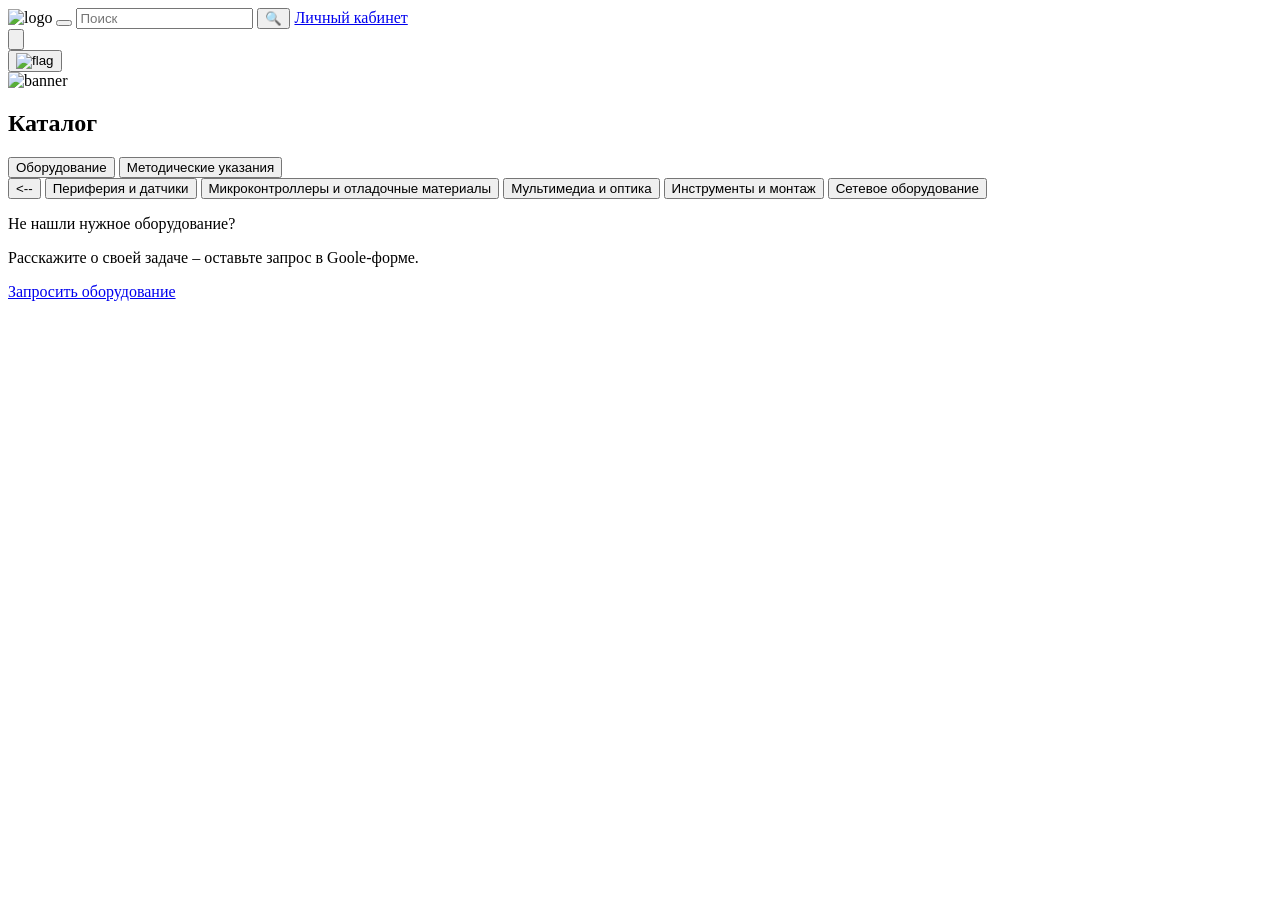
==== PROJEKT_FRONT/index.html @ 1653cde3 "commit" ====
<!DOCTYPE html>
<html lang="ru">
<head>
  <meta charset="UTF-8">
  <meta name="viewport" content="width=device-width, initial-scale=1.0">
  <title>Главная</title>
  <link rel="stylesheet" href="style.css" media="screen">
</head>

<body>
  <header class="header">
    <div>
      <img alt="logo" src="image/logo.png" class="logo">
      <button class="theme"></button>
      <input type="text" placeholder="Поиск">
      <button class="search-btn" aria-label="Поиск">🔍</button>
      <a href="#" class="profile-btn">Личный кабинет</a>

      <!--notification bell-->
      <div class="notification-bell">
        <button>
          <svg viewBox="0 0 24 24" fill="none" stroke="currentColor" stroke-width="2" stroke-linecap="round" stroke-linejoin="round">
          <path d="M18 8A6 6 0 0 0 6 8c0 7-3 9-3 9h18s-3-2-3-9"></path>
          <path d="M13.73 21a2 2 0 0 1-3.46 0"></path>
          </svg>
        </button>
      </div>
      
      <!--language flags-->
      <button><img alt="flag" src="image/flags/ru_flag.png"></button>
    </div>
  </header>

  <!--information banner-->
  <div>
    <img alt="banner" src="#" class="info-banner">
  </div>

  <h2>Каталог</h2>

  <div class="main-catalog">
    <button>Оборудование</button>
    <button>Методические указания</button>
  </div>

  <div class="side-catalog">
    <button><--</button>
    <button>Периферия и датчики</button>
    <button>Микроконтроллеры и отладочные материалы</button>
    <button>Мультимедиа и оптика</button>
    <button>Инструменты и монтаж</button>
    <button>Сетевое оборудование</button>
  </div>

  <!--form block-->
  <div class="form">
    <div>
      <p>Не нашли нужное оборудование?</p>
      <p>Расскажите о своей задаче – оставьте запрос в Goole-форме.</p>
    </div>
    <a href="#" class="form-link">Запросить оборудование</a>
  </div>
</body>

</html>
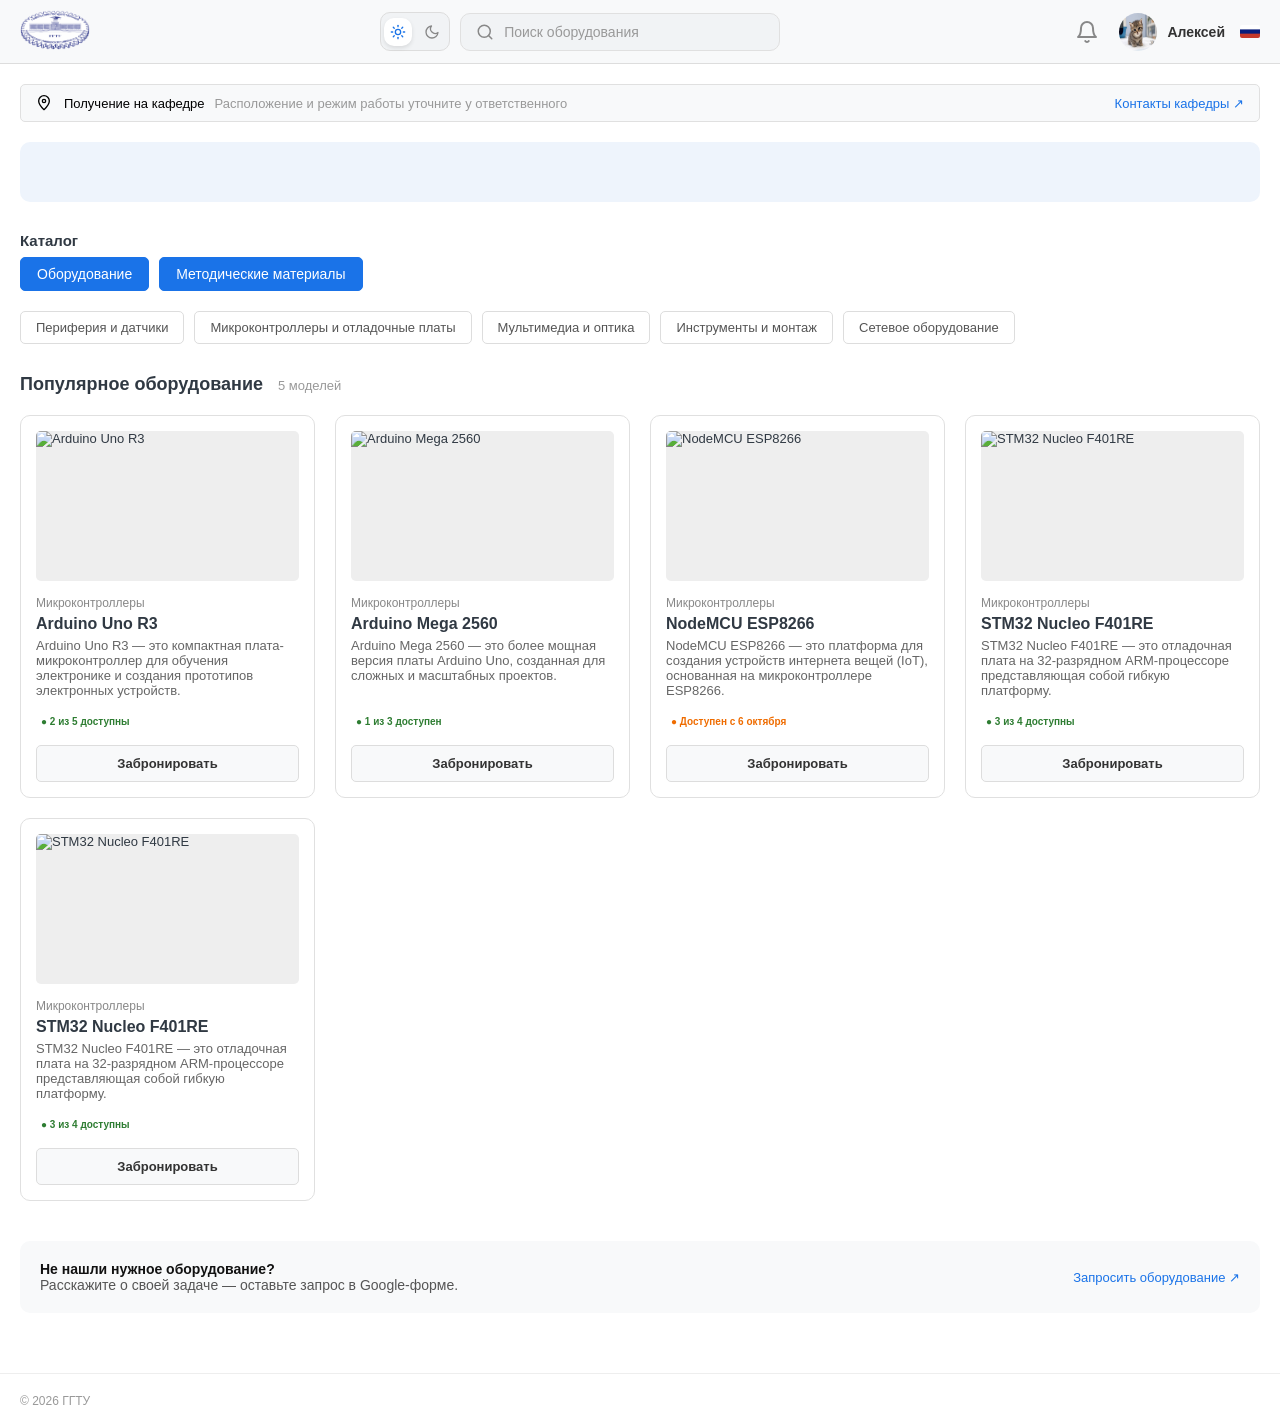
==== commit 4a247146: "update" ====
--- a/PROJEKT_FRONT/index.html
+++ b/PROJEKT_FRONT/index.html
@@ -3,63 +3,201 @@
 <head>
   <meta charset="UTF-8">
   <meta name="viewport" content="width=device-width, initial-scale=1.0">
-  <title>Главная</title>
-  <link rel="stylesheet" href="style.css" media="screen">
+  <title>Каталог оборудования</title>
+  <link rel="stylesheet" href="css/style.css">
+  <link rel="stylesheet" href="css/modal.css">
+  <script src="js/script.js" defer></script>
+  <script type="module" src="js/modal-loader.js"></script>
 </head>
-
 <body>
-  <header class="header">
-    <div>
-      <img alt="logo" src="image/logo.png" class="logo">
-      <button class="theme"></button>
-      <input type="text" placeholder="Поиск">
-      <button class="search-btn" aria-label="Поиск">🔍</button>
-      <a href="#" class="profile-btn">Личный кабинет</a>
-
-      <!--notification bell-->
-      <div class="notification-bell">
-        <button>
-          <svg viewBox="0 0 24 24" fill="none" stroke="currentColor" stroke-width="2" stroke-linecap="round" stroke-linejoin="round">
-          <path d="M18 8A6 6 0 0 0 6 8c0 7-3 9-3 9h18s-3-2-3-9"></path>
-          <path d="M13.73 21a2 2 0 0 1-3.46 0"></path>
-          </svg>
-        </button>
-      </div>
+
+<!-- HEADER -->
+<header class="header">
+  <div class="header-container">
+    <div class="icon">
+      <img src="image/logo.png">
+    </div>
       
-      <!--language flags-->
-      <button><img alt="flag" src="image/flags/ru_flag.png"></button>
-    </div>
-  </header>
-
-  <!--information banner-->
-  <div>
-    <img alt="banner" src="#" class="info-banner">
+    <div class="header-controls">
+      <!-- переключатель темы -->
+      <div class="theme-switch" id="themeToggle">
+
+        <!-- SVG-иконка "Солнце" -->
+        <svg class="icon sun" viewBox="0 0 24 24" fill="none" stroke="currentColor" stroke-width="2" stroke-linecap="round" stroke-linejoin="round">
+          <circle cx="12" cy="12" r="4"></circle>
+          <path d="M12 2v2"></path>
+          <path d="M12 20v2"></path>
+          <path d="M4.93 4.93l1.41 1.41"></path>
+          <path d="M17.66 17.66l1.41 1.41"></path>
+          <path d="M2 12h2"></path>
+          <path d="M20 12h2"></path>
+          <path d="M6.34 17.66l-1.41 1.41"></path>
+          <path d="M19.07 4.93l-1.41 1.41"></path>
+        </svg>
+    
+        <!-- SVG-иконка "Луна" -->
+        <svg class="icon moon" viewBox="0 0 24 24" fill="none" stroke="currentColor" stroke-width="2" stroke-linecap="round" stroke-linejoin="round">
+          <path d="M21 12.79A9 9 0 1 1 11.21 3 7 7 0 0 0 21 12.79z"></path>
+        </svg>
+    
+        <!-- бегунок -->
+        <div class="slider"></div>
+      </div>
+    
+      <!-- строка поиска -->
+      <div class="search-box">
+        <!-- SVG-иконка "Лупа" -->
+        <svg class="search-icon" viewBox="0 0 24 24" fill="none" stroke="currentColor" stroke-width="2" stroke-linecap="round" stroke-linejoin="round">
+          <circle cx="11" cy="11" r="8"></circle>
+          <path d="m21 21-4.3-4.3"></path>
+        </svg>
+      
+        <!-- поле ввода -->
+        <input type="text" placeholder="Поиск оборудования">
+      </div>
+    </div>
+
+    <!-- уведомления, профиль, флаг -->
+    <div class="header-right">
+      <!-- кнопка с колокольчиком -->
+      <button class="bell-btn">
+      <svg viewBox="0 0 24 24" fill="none" stroke="currentColor" stroke-width="2" stroke-linecap="round" stroke-linejoin="round">
+      <path d="M18 8A6 6 0 0 0 6 8c0 7-3 9-3 9h18s-3-2-3-9"></path>
+      <path d="M13.73 21a2 2 0 0 1-3.46 0"></path>
+      </svg>
+      </button>
+      <!-- личный кабинет -->
+      <a href="profile.html" class="profile">
+        <img src="image/profile_photo.jpg" class="profile-avatar"></img>
+        <span class="profile-name">Алексей</span>
+      </a>
+      <!-- смена языка-->
+      <img src="image/flags/ru.png" alt="RU" class="flag">
+    </div>
   </div>
-
-  <h2>Каталог</h2>
-
-  <div class="main-catalog">
-    <button>Оборудование</button>
-    <button>Методические указания</button>
-  </div>
-
-  <div class="side-catalog">
-    <button><--</button>
-    <button>Периферия и датчики</button>
-    <button>Микроконтроллеры и отладочные материалы</button>
-    <button>Мультимедиа и оптика</button>
-    <button>Инструменты и монтаж</button>
-    <button>Сетевое оборудование</button>
-  </div>
-
-  <!--form block-->
-  <div class="form">
-    <div>
-      <p>Не нашли нужное оборудование?</p>
-      <p>Расскажите о своей задаче – оставьте запрос в Goole-форме.</p>
-    </div>
-    <a href="#" class="form-link">Запросить оборудование</a>
-  </div>
+</header>
+
+  <!-- MAIN -->
+  <main class="container">
+    
+    <!-- блок с местоположением кафедры -->
+    <div class="location-bar">
+      <!-- иконка местоположения -->
+      <svg class="location-icon" viewBox="0 0 24 24" fill="none" stroke="currentColor" stroke-width="2" stroke-linecap="round" stroke-linejoin="round">
+        <path d="M12 22s-8-7.5-8-13a8 8 0 0 1 16 0c0 5.5-8 13-8 13z"></path>
+        <circle cx="12" cy="9" r="2.5"></circle>
+      </svg>
+      <span>Получение на кафедре</span>
+      <!-- уточняющий текст -->
+      <span class="location-text">Расположение и режим работы уточните у ответственного</span>
+      <!-- ссылка на контакты кафедры -->
+      <a href="#" class="link-right">Контакты кафедры ↗</a>
+    </div>
+
+    <!-- баннер -->
+    <div class="banner"></div>
+
+    <h2>Каталог</h2>
+
+    <!-- Оборудование / Методические материалы -->
+    <div class="tabs">
+      <button class="tab">Оборудование</button>
+      <button class="tab">Методические материалы</button>
+    </div>
+
+    <!-- кнопки-фильтры -->
+    <div class="filters">
+      <button>Периферия и датчики</button>
+      <button>Микроконтроллеры и отладочные платы</button>
+      <button>Мультимедиа и оптика</button>
+      <button>Инструменты и монтаж</button>
+      <button>Сетевое оборудование</button>
+    </div>
+
+    <!-- популярное оборудование -->
+    <div class="popular-header">
+      <!-- заголовок с количеством моделей -->
+      <h3>Популярное оборудование <span class="count">5 моделей</span></h3>
+      <!-- Ссылка "Весь каталог" -->
+    </div>
+
+    <!-- сетка карточек товаров -->
+    <div class="cards-grid">
+      
+      <!-- карточка товара №1 -->
+      <div class="card">
+        <img src="#" alt="Arduino Uno R3" class="card-img">
+        <!-- категория -->
+        <p class="card-category">Микроконтроллеры</p>
+        <!-- название модели -->
+        <h4>Arduino Uno R3</h4>
+        <!-- характеристики -->
+        <p class="card-desc">Arduino Uno R3 — это компактная плата-микроконтроллер для обучения электронике и создания прототипов электронных устройств.</p>
+        <!-- статус наличия -->
+        <p class="status green">● 2 из 5 доступны</p>
+        <!-- кнопка бронирования -->
+        <button class="book-btn" data-modal-open="modal-w">Забронировать</button>
+      </div>
+
+      <!-- карточка товара №2 -->
+      <div class="card">
+        <img src="#" alt="Arduino Mega 2560" class="card-img">
+        <p class="card-category">Микроконтроллеры</p>
+        <h4>Arduino Mega 2560</h4>
+        <p class="card-desc">Arduino Mega 2560 — это более мощная версия платы Arduino Uno, созданная для сложных и масштабных проектов.</p>
+        <p class="status green">● 1 из 3 доступен</p>
+        <button class="book-btn">Забронировать</button>
+      </div>
+
+      <!-- карточка товара №3 -->
+      <div class="card">
+        <img src="#" alt="NodeMCU ESP8266" class="card-img">
+        <p class="card-category">Микроконтроллеры</p>
+        <h4>NodeMCU ESP8266</h4>
+        <p class="card-desc">NodeMCU ESP8266 — это платформа для создания устройств интернета вещей (IoT), основанная на микроконтроллере ESP8266.</p>
+        <!-- Статус наличия (оранжевый, так как доступен позже) -->
+        <p class="status orange">● Доступен с 6 октября</p>
+        <button class="book-btn">Забронировать</button>
+      </div>
+
+      <!-- карточка товара №4 -->
+      <div class="card">
+        <img src="#" alt="STM32 Nucleo F401RE" class="card-img">
+        <p class="card-category">Микроконтроллеры</p>
+        <h4>STM32 Nucleo F401RE</h4>
+        <p class="card-desc">STM32 Nucleo F401RE — это отладочная плата на 32-разрядном ARM-процессоре представляющая собой гибкую платформу.</p>
+        <p class="status green">● 3 из 4 доступны</p>
+        <button class="book-btn">Забронировать</button>
+      </div>
+
+            <!-- карточка товара №5 -->
+      <div class="card">
+        <img src="#" alt="STM32 Nucleo F401RE" class="card-img">
+        <p class="card-category">Микроконтроллеры</p>
+        <h4>STM32 Nucleo F401RE</h4>
+        <p class="card-desc">STM32 Nucleo F401RE — это отладочная плата на 32-разрядном ARM-процессоре представляющая собой гибкую платформу.</p>
+        <p class="status green">● 3 из 4 доступны</p>
+        <button class="book-btn">Забронировать</button>
+      </div>
+
+    </div>
+
+    <!-- блок с гугл-формой -->
+    <div class="request-form">
+      <div class="form-text">
+        <p><strong>Не нашли нужное оборудование?</strong></p>
+        <p>Расскажите о своей задаче — оставьте запрос в Google-форме.</p>
+      </div>
+      <a href="#" class="link-right">Запросить оборудование ↗</a>
+    </div>
+
+  </main>
+
+  <!-- FOOTER -->
+  <footer class="footer">
+    <p>© 2026 ГГТУ</p>
+  </footer>
+
+  <div id="modal-root"></div>
 </body>
-
 </html>
--- a/PROJEKT_FRONT/css/style.css
+++ b/PROJEKT_FRONT/css/style.css
@@ -0,0 +1,554 @@
+/* 1. БАЗОВЫЕ НАСТРОЙКИ */
+* {
+  box-sizing: border-box; /* Чтобы padding не увеличивал ширину элемента */
+  margin: 0;
+  padding: 0;
+}
+
+/* Настройки для всего тела сайта */
+body {
+  font-family: Arial, sans-serif; /* Простой шрифт */
+  background-color: #ffffff;      /* Белый фон */
+  color: #333;                    /* Темно-серый цвет текста */
+  line-height: 1.5;               /* Межстрочный интервал для читаемости */
+}
+
+/* 2. КОНТЕЙНЕР (ЦЕНТРИРОВАНИЕ) */
+
+/* Класс container ограничивает ширину контента и центрирует его */
+.container {
+  margin: 0 auto;     /* Автоматические отступы слева и справа (центрирование) */
+  padding: 20px;      /* Внутренние отступы, чтобы текст не прилипал к краям */
+}
+
+/* 3. ШАПКА САЙТА (HEADER) */
+
+.header {
+  background-color: #f8f9fa; /* Светло-серый фон */
+  padding: 10px 0;
+  border-bottom: 1px solid #ddd; /* Тонкая серая линия снизу */
+}
+
+.header-container {
+  margin: 0 auto;
+  display: flex;                  /* Включаем Flexbox для выравнивания в ряд */
+  align-items: center;            /* Выравниваем элементы по вертикали по центру */
+  justify-content: space-between; /* Распределяем элементы: лево, центр, право */
+  padding: 0 20px;
+}
+
+/* ЛОГО */
+.icon img{
+  width: 70px;
+  height: 40px;
+}
+
+.header-controls {
+  display: flex;
+  align-items: center;
+  gap: 10px; /* Расстояние между кнопкой темы и поиском */
+}
+
+.theme-btn {
+  background: #fff;
+  border: 1px solid #ddd;
+  border-radius: 5px;
+  padding: 5px 10px;
+  cursor: pointer; /* Курсор-рука при наведении */
+}
+
+/* ПОИСК С ИКОНКОЙ  */
+
+/* Контейнер поиска — теперь relative, чтобы иконка позиционировалась внутри */
+.search-box {
+  position: relative;       /* Нужно для абсолютного позиционирования иконки */
+  display: flex;            /* Чтобы иконка и input были в одной строке */
+  align-items: center;      /* Центрируем по вертикали */
+  background-color: #f1f3f5; /* Светло-серый фон, как на скриншоте */
+  border: 1px solid #e0e0e0; /* Тонкая серая рамка */
+  border-radius: 10px;      /* Сильное закругление (форма таблетки) */
+  padding: 0 15px;          /* Отступы слева и справа */
+  width: 320px;             /* Ширина поля поиска */
+  transition: border-color 0.2s, box-shadow 0.2s; /* Плавные переходы */
+}
+
+/* Эффект при фокусе (когда пользователь кликнул в поле) */
+.search-box:focus-within {
+  border-color: #1a73e8;              /* Синяя рамка */
+  box-shadow: 0 0 0 3px rgba(26, 115, 232, 0.15); /* Лёгкое свечение */
+}
+
+/* Иконка лупы */
+.search-icon {
+  width: 18px;             /* Ширина иконки */
+  height: 18px;            /* Высота иконки */
+  color: #888;             /* Серый цвет, как на скриншоте */
+  flex-shrink: 0;          /* Чтобы иконка не сжималась */
+  margin-right: 10px;      /* Расстояние между иконкой и текстом */
+}
+
+/* Само поле ввода */
+.search-box input {
+  border: none;            /* Убираем стандартную рамку */
+  background: transparent; /* Прозрачный фон (фон задан у контейнера) */
+  outline: none;           /* Убираем стандартную обводку при фокусе */
+  padding: 10px 0;         /* Внутренние отступы */
+  font-size: 14px;         /* Размер текста */
+  color: #333;             /* Цвет текста */
+  width: 100%;             /* Растягиваем на всю доступную ширину */
+  font-family: inherit;    /* Наследуем шрифт от body */
+}
+
+/* Цвет placeholder (подсказки) */
+.search-box input::placeholder {
+  color: #999;             /* Светло-серый */
+}
+
+.header-right {
+  display: flex;
+  align-items: center;
+  gap: 15px; /* Расстояние между колокольчиком, профилем и флагом */
+}
+
+.bell-btn {
+  background: none;         /* Убираем фон */
+  border: none;             /* Убираем рамку */
+  cursor: pointer;          /* Курсор-рука */
+  padding: 5px;             /* Немного места вокруг */
+  display: flex;            /* Центрируем иконку */
+  align-items: center;
+  justify-content: center;
+  color: #888;              /* Серый цвет иконки, как на скриншоте */
+  transition: color 0.2s;   /* Плавная смена цвета при наведении */
+}
+
+/* Размер самой SVG-иконки */
+.bell-btn svg {
+  width: 24px;
+  height: 24px;
+}
+
+/* Эффект при наведении (иконка становится темнее) */
+.bell-btn:hover {
+  color: #333;
+}
+
+/* Контейнер профиля: аватар + имя */
+.profile {
+  display: flex;
+  align-items: center;
+  gap: 10px;
+  text-decoration: none;
+}
+
+/* Круглый аватар с инициалами */
+.profile-avatar {
+  width: 38px;
+  height: 38px;
+  border-radius: 50%;               /* Делает круг */
+  background-color: #e8edf5;        /* Светло-голубой фон */
+  color: #4a5568;                   /* Тёмно-серый текст */
+  display: flex;
+  align-items: center;
+  justify-content: center;
+  font-size: 13px;
+  font-weight: 600;
+  letter-spacing: 0.5px;
+  flex-shrink: 0;
+  user-select: none;
+}
+
+/* Имя пользователя */
+.profile-name {
+  font-size: 14px;
+  font-weight: 600;
+  color: #333;
+}
+
+/* Тёмная тема */
+body.dark-theme .profile-avatar {
+  background-color: #2a2a2a;
+  color: #ccc;
+}
+
+body.dark-theme .profile-name {
+  color: #e0e0e0;
+}
+
+.flag {
+  width: 20px;
+  height: auto;
+  border-radius: 2px;
+}
+
+/* 4. ПОЛОСКА С ЛОКАЦИЕЙ */
+/* Иконка метки на карте в полоске локации */
+.location-icon {
+  width: 16px;
+  height: 16px;
+  color: #000000;           /* Серый цвет, как у текста */
+  flex-shrink: 0;        /* Чтобы иконка не сжималась */
+  margin-right: 2px;     /* Небольшой отступ от текста */
+}
+
+.location-bar {
+  border: 1px solid #e0e0e0;
+  background-color: #f8f9fa;
+  padding: 10px 15px;
+  border-radius: 5px;
+  font-size: 13px;
+  display: flex;
+  align-items: center;
+  gap: 10px; /* Расстояние между элементами */
+  margin-bottom: 20px; /* Отступ снизу */
+  color: #000000;
+}
+
+.location-text {
+  color: #999; /* Более светлый серый для второстепенного текста */
+}
+
+/* Класс для ссылок, которые должны быть прижаты к правому краю */
+.link-right {
+  margin-left: auto; /* Автоматический отступ слева "толкает" элемент вправо */
+  text-decoration: none; /* Убираем подчеркивание */
+  color: #1a73e8; /* Синий цвет ссылки */
+  font-weight: 500;
+}
+
+/* 5. БАННЕР (СИНИЙ БЛОК) */
+
+.banner {
+  background-color: #eef4fc; /* Светло-голубой фон */
+  padding: 30px;
+  border-radius: 10px; /* Закругленные углы */
+  display: flex;
+  justify-content: space-between; /* Текст слева, шаги справа */
+  margin-bottom: 30px;
+}
+
+.banner-text {
+  max-width: 60%; /* Ограничиваем ширину текста */
+}
+
+.banner-label {
+  font-size: 11px;
+  font-weight: bold;
+  color: #1a73e8;
+  text-transform: uppercase; /* Делаем все буквы заглавными */
+  margin-bottom: 10px;
+}
+
+.banner h1 {
+  font-size: 28px;
+  margin-bottom: 10px;
+  color: #111;
+}
+
+.banner p {
+  color: #555;
+  margin-bottom: 15px;
+}
+
+.banner-link {
+  color: #1a73e8;
+  text-decoration: none;
+  font-weight: bold;
+}
+
+/* БЛОК С ШАГАМИ (1, 2, 3) */
+
+.banner-steps {
+  background-color: #fff;
+  padding: 20px;
+  border-radius: 10px;
+  font-size: 14px;
+  width: 35%;
+  display: flex;
+  flex-direction: column;   /* Элементы друг под другом */
+  gap: 15px;                /* Расстояние между шагами */
+}
+
+/* Каждая строка шага (кружок + текст) */
+.step {
+  display: flex;            /* Кружок и текст в одну строку */
+  align-items: center;      /* Центрируем по вертикали */
+  gap: 12px;                /* Расстояние между кружком и текстом */
+}
+
+/* Кружок с цифрой */
+.step-num {
+  width: 28px;              /* Ширина кружка */
+  height: 28px;             /* Высота кружка */
+  min-width: 28px;          /* Чтобы не сжимался */
+  background-color: #e8f0fe; /* Светло-голубой фон (как на скриншоте) */
+  color: #1a73e8;           /* Синий цвет цифры */
+  border-radius: 50%;       /* Делаем идеальный круг */
+  display: flex;            /* Центрируем цифру внутри кружка */
+  align-items: center;
+  justify-content: center;
+  font-weight: 600;         /* Полужирная цифра */
+  font-size: 13px;
+}
+
+/* Текст шага */
+.step-text {
+  color: #333;              /* Тёмный цвет текста */
+  line-height: 1.4;         /* Читаемость */
+}
+
+/* 6. ЗАГОЛОВКИ, ТАБЫ И ФИЛЬТРЫ */
+
+h2 {
+  font-size: 26px;
+  margin-bottom: 20px;
+}
+
+/* Блок с кнопками-табами */
+.tabs {
+  display: flex;
+  gap: 10px; /* Расстояние между кнопками */
+  margin-bottom: 20px;
+}
+
+.tab {
+  padding: 8px 16px;
+  border: 1px solid #ddd;
+  background-color: #fff;
+  border-radius: 5px;
+  cursor: pointer;
+  font-size: 14px;
+  background-color: #1a73e8;
+  color: #fff;
+  border-color: #1a73e8;
+}
+
+/* Блок с фильтрами */
+.filters {
+  display: flex;
+  flex-wrap: wrap; /* Разрешаем перенос кнопок на новую строку, если не влезают */
+  gap: 10px;
+  margin-bottom: 30px;
+}
+
+.filters button {
+  padding: 8px 15px;
+  border: 1px solid #ddd;
+  background-color: #fff;
+  border-radius: 5px; 
+  cursor: pointer;
+  font-size: 13px;
+  color: #555;
+}
+
+/* 7. ПОПУЛЯРНОЕ (ЗАГОЛОВОК И СЕТКА) */
+
+.popular-header {
+  display: flex;
+  justify-content: space-between; /* Заголовок слева, ссылка справа */
+  align-items: baseline;
+  margin-bottom: 20px;
+}
+
+.popular-header h3 {
+  font-size: 18px;
+}
+
+.count {
+  font-size: 13px;
+  color: #999;
+  font-weight: normal;
+  margin-left: 10px;
+}
+
+/* Сетка карточек. Это самый простой способ сделать адаптивные колонки */
+.cards-grid {
+  display: grid;
+  /* Автоматически создает колонки шириной минимум 240px, максимум 1fr */
+  grid-template-columns: repeat(auto-fill, minmax(240px, 1fr));
+  gap: 20px; /* Расстояние между карточками */
+  margin-bottom: 40px;
+}
+
+/* 8. КАРТОЧКА ТОВАРА */
+
+.card {
+  border: 1px solid #e0e0e0; /* Тонкая рамка */
+  border-radius: 10px;
+  padding: 15px;
+  background-color: #fff;
+  display: flex;
+  flex-direction: column; /* Элементы внутри карточки друг под другом */
+}
+
+.card-img {
+  width: 100%;         /* Картинка на всю ширину карточки */
+  height: 150px;       /* Фиксированная высота */
+  object-fit: cover;   /* Обрезает картинку, если пропорции не совпадают */
+  border-radius: 5px;
+  background-color: #eee;
+  margin-bottom: 15px;
+}
+
+.card-category {
+  font-size: 12px;
+  color: #888;
+  margin-bottom: 5px;
+}
+
+.card h4 {
+  font-size: 16px;
+  margin-bottom: 5px;
+}
+
+.card-desc {
+  font-size: 13px;
+  color: #666;
+  margin-bottom: 15px;
+  flex-grow: 1; /* Растягивает описание, чтобы кнопка всегда была внизу карточки */
+}
+
+.status {
+  font-size: 12px;
+  font-weight: bold;
+  margin-bottom: 15px;
+}
+
+/* Цвета для статусов */
+.status.green { color: #2e7d32; }  /* Зеленый */
+.status.orange { color: #ef6c00; } /* Оранжевый */
+
+.book-btn {
+  width: 100%; /* Кнопка на всю ширину карточки */
+  padding: 10px;
+  background-color: #f8f9fa;
+  border: 1px solid #ddd;
+  border-radius: 5px;
+  cursor: pointer;
+  font-weight: bold;
+  color: #333;
+}
+
+/* Эффект при наведении на кнопку */
+.book-btn:hover {
+  background-color: #e9ecef;
+}
+
+/* 9. ФОРМА ЗАПРОСА */
+
+.request-form {
+  background-color: #f8f9fa;
+  padding: 20px;
+  border-radius: 10px;
+  display: flex;
+  align-items: center;
+  justify-content: space-between;
+  margin-bottom: 40px;
+}
+
+.form-text p {
+  font-size: 14px;
+  color: #555;
+}
+
+.form-text strong {
+  color: #111; /* Делаем жирный текст темнее */
+}
+
+/* 10. FOOTER */
+
+.footer {
+  text-align: left;
+  padding: 20px;
+  font-size: 12px;
+  color: #999;
+  border-top: 1px solid #eee;
+}
+
+/* ПЕРЕКЛЮЧАТЕЛЬ ТЕМЫ (TUMBLER)               */
+
+/* 1. Дорожка (серый фон) */
+.theme-switch {
+  position: relative;
+  width: 70px;
+  height: 39px;
+  background-color: #f1f3f5;
+  border: 1px solid #ddd;
+  border-radius: 10px;
+  display: flex;
+  align-items: center;
+  justify-content: space-around;
+  cursor: pointer;
+  padding: 0 0;
+  box-sizing: border-box;
+}
+
+/* 2. Иконки (SVG) */
+.theme-switch .icon {
+  width: 16px;              /* Ширина иконки */
+  height: 16px;             /* Высота иконки */
+  color: #888;              /* Серый цвет по умолчанию */
+  z-index: 2;               /* Поверх бегунка */
+  transition: color 0.3s;   /* Плавная смена цвета */
+  flex-shrink: 0;           /* Чтобы иконка не сжималась */
+}
+
+/* 3. Бегунок (белый кружок) */
+.theme-switch .slider {
+  position: absolute;
+  top: 5px;
+  left: 3px;
+  width: 28px;
+  height: 28px;
+  background-color: #fff;
+  border-radius: 10px;
+  box-shadow: 0 2px 4px rgba(0,0,0,0.1);
+  transition: transform 0.3s ease;
+  z-index: 1;
+}
+
+/* 4. Тёмная тема (когда добавлен класс .dark) */
+.theme-switch.dark .slider {
+  transform: translateX(36px);
+  background-color: #1a73e8;    /* Синий бегунок */
+}
+
+/* Меняем цвета иконок при тёмной теме */
+.theme-switch.dark .sun {
+  color: #888;    /* Солнце — серое */
+}
+.theme-switch.dark .moon {
+  color: #fff;    /* Луна — белая */
+}
+
+/* Меняем цвета иконок при светлой теме */
+.theme-switch:not(.dark) .sun {
+  color: #1a73e8; /* Солнце — синее */
+}
+.theme-switch:not(.dark) .moon {
+  color: #888;    /* Луна — серая */
+}
+
+/* ТЕМНАЯ ТЕМА ДЛЯ ВСЕГО САЙТА */
+
+/* Когда на body есть класс dark-theme, меняем фон и текст */
+body.dark-theme {
+  background-color: #242424; /* Очень темный фон */
+  color: #828282;            /* Светло-серый текст */
+}
+
+/* Меняем фон шапки и карточек */
+body.dark-theme .header,
+body.dark-theme .card,
+body.dark-theme .banner,
+body.dark-theme .request-form,
+body.dark-theme .location-bar {
+  background-color: #1e1e1e; /* Темно-серый фон для блоков */
+  border-color: #333;
+}
+
+/* Меняем цвет ссылок и активных кнопок */
+body.dark-theme .link-right,
+body.dark-theme .banner-link {
+  color: #74c0fc; /* Более яркий синий для темной темы */
+}
--- a/PROJEKT_FRONT/css/modal.css
+++ b/PROJEKT_FRONT/css/modal.css
@@ -0,0 +1,249 @@
+* {
+  box-sizing: border-box;
+}
+
+body {
+  margin: 0;
+  color: #303943;
+  font: 13px Arial, sans-serif;
+}
+
+button {
+  font: inherit;
+  cursor: pointer;
+}
+
+#open-window {
+  padding: 7px 12px;
+}
+
+.modal-w {
+  width: 820px; /* поменять размеры */
+  max-width: calc(100vw - 32px);
+  max-height: calc(100vh - 32px);
+  padding: 20px;
+  border: 1px solid #d5d9df;
+  border-radius: 16px;
+  overflow: auto;
+  color: inherit;
+  background: #fff;
+  box-shadow: 0 8px 28px rgba(30, 42, 60, .14);
+  margin: auto
+}
+
+.modal header {
+  position: relative;
+  padding-right: 35px;
+}
+
+.breadcrumb {
+  color: #818b98;
+  font-size: 10px;
+}
+
+h1 {
+  margin: 7px 0 0;
+  font-size: 22px;
+  font-weight: 500;
+}
+
+h2 {
+  margin: 16px 0 8px;
+  font-size: 15px;
+  font-weight: 600;
+}
+
+.close {
+  position: absolute;
+  top: 8px;
+  right: 8px;
+  width: 28px;
+  height: 28px;
+  border: 1px solid #d9dde3;
+  border-radius: 4px;
+  color: #555f6c;
+  background: #f5f6f7;
+  font-size: 20px;
+}
+
+.cols {
+  display: grid;
+  grid-template-columns: 1fr 1fr;
+  gap: 22px;
+  margin-top: 18px;
+}
+
+.viewer {
+  position: relative;
+  height: 195px;
+  overflow: hidden;
+  border: 1px solid #e0e3e7;
+  background: #f0f1f2;
+}
+
+.viewer img {
+  display: block;
+  width: 100%;
+  height: 100%;
+  object-fit: contain;
+}
+
+.arrow {
+  position: absolute;
+  top: 50%;
+  width: 26px;
+  height: 28px;
+  padding: 0;
+  transform: translateY(-50%);
+  border: 1px solid #d3d7dc;
+  border-radius: 4px;
+  color: #555f6c;
+  background: white;
+  font-size: 22px;
+}
+
+.prev {
+  left: 8px;
+}
+
+.next {
+  right: 8px;
+}
+
+.dots {
+  position: absolute;
+  bottom: 8px;
+  left: 50%;
+  display: flex;
+  gap: 5px;
+  transform: translateX(-50%);
+}
+
+.dot {
+  width: 7px;
+  height: 7px;
+  padding: 0;
+  border: 1px solid #9da8b5;
+  border-radius: 50%;
+  background: #c5ccd5;
+}
+
+.equipment,
+.specs {
+  width: 100%;
+  margin-top: 8px;
+  border-collapse: collapse;
+  font-size: 11px;
+}
+
+.equipment th,
+.equipment td,
+.specs th,
+.specs td {
+  padding: 7px 6px;
+  border: 1px solid #dfe3e8;
+  text-align: left;
+  vertical-align: top;
+}
+
+.equipment th {
+  color: #697483;
+  background: #f3f5f7;
+  font-weight: 500;
+}
+
+.equipment tr.selected {
+  background: #eaf1fb;
+}
+
+.equipment td:first-child {
+  font-weight: 600;
+}
+
+.status {
+  display: inline-block;
+  padding: 3px 5px;
+  border-radius: 3px;
+  font-size: 10px;
+}
+
+.hand,
+.repair {
+  color: #9d5555;
+  background: #f8eaea;
+}
+
+.free {
+  color: #39765f;
+  background: #e8f3ed;
+}
+
+.booked {
+  color: #907333;
+  background: #faf2dc;
+}
+
+.choose {
+  color: #3564bd;
+  background: transparent;
+  font-size: 11px;
+  padding: 2px 4px;
+  border: 0;
+}
+
+.choose.current {
+  color: #244f9b;
+}
+
+.desc {
+  margin: 4px 0 15px;
+  color: #687483;
+  line-height: 1.45;
+}
+
+.specs th {
+  width: 29%;
+  color: #727d8a;
+  font-weight: 400;
+}
+
+.specs td {
+  color: #414b57;
+}
+
+.warning {
+  margin-top: 14px;
+  padding: 10px;
+  border: 1px solid #eadba8;
+  background: #fff8e5;
+  color: #806f43;
+  font-size: 11px;
+  line-height: 1.45;
+}
+
+.warning b {
+  display: block;
+  margin-bottom: 4px;
+}
+
+.picked {
+  margin: 12px 0 8px;
+  color: #727d8a;
+  font-size: 11px;
+}
+
+.book {
+  border: 1px solid #3564bd;
+  border-radius: 4px;
+  width: 100%;
+  min-height: 35px;
+  padding: 7px 10px;
+  color: #fff;
+  background: #3564bd;
+}
+
+.msg {
+  color: #727d8a;
+  margin: 8px 0 0;
+  font-size: 11px;
+}
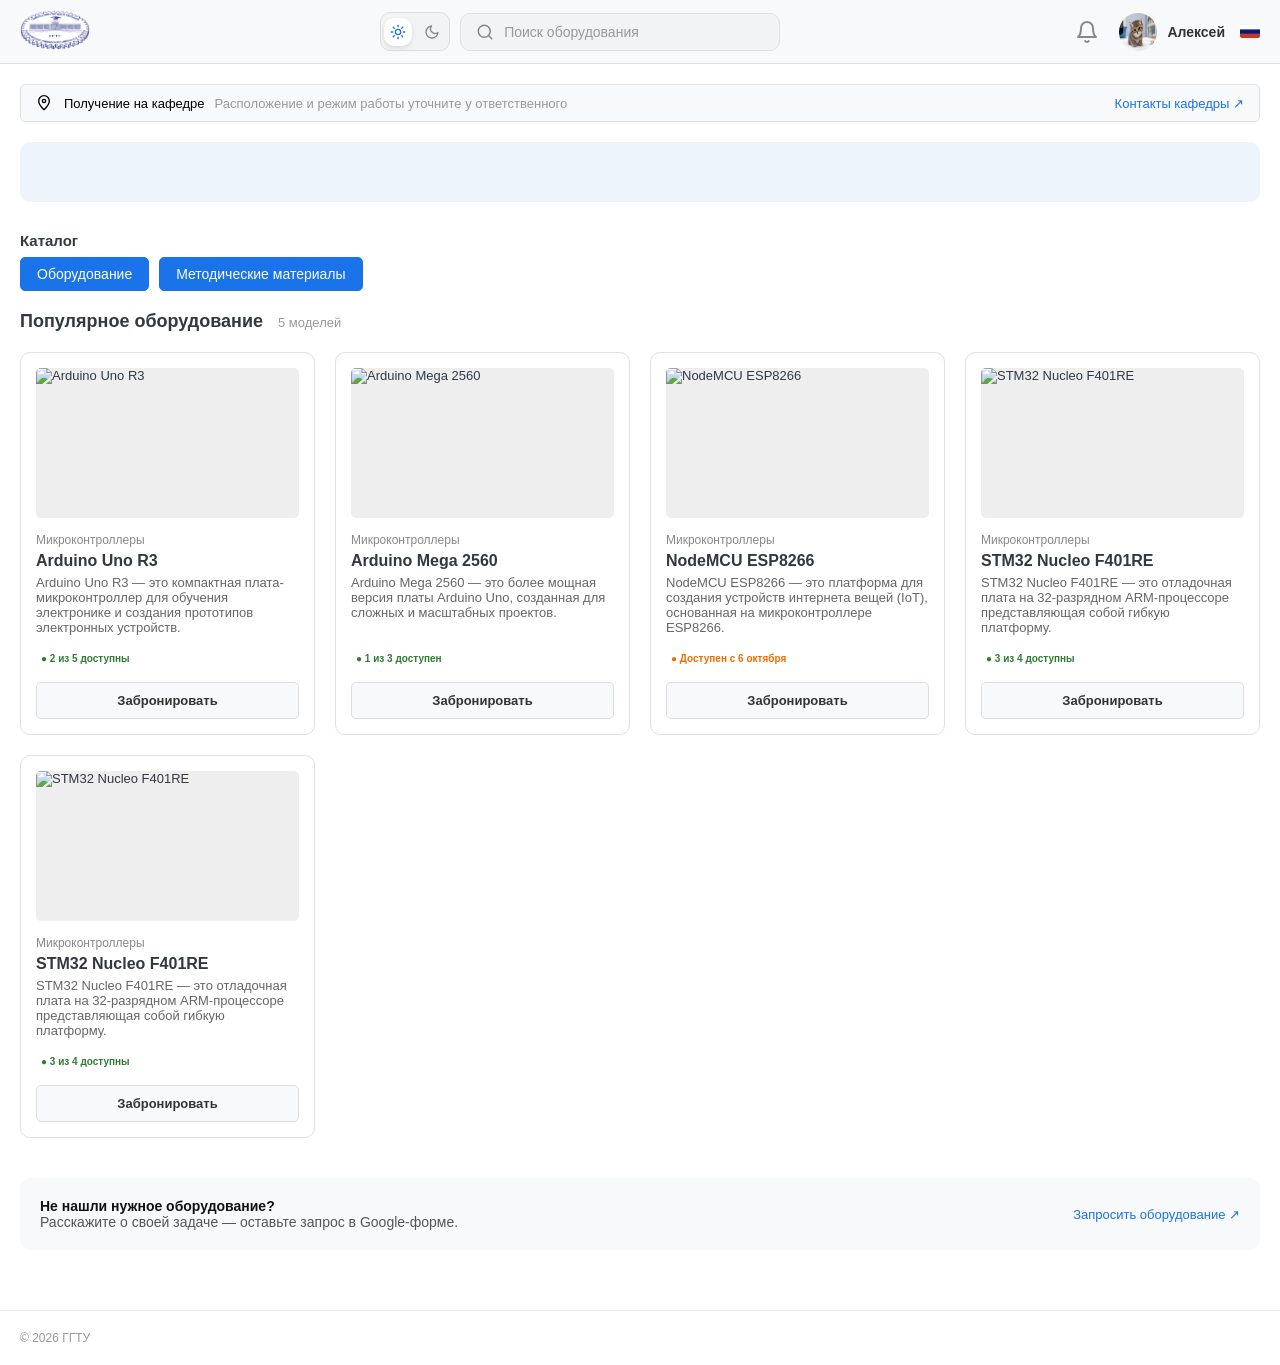
==== commit ccb816db: "filter buttons, js for cards" ====
--- a/PROJEKT_FRONT/index.html
+++ b/PROJEKT_FRONT/index.html
@@ -101,12 +101,12 @@
 
     <!-- Оборудование / Методические материалы -->
     <div class="tabs">
-      <button class="tab">Оборудование</button>
+      <button class="tab" id="btn-equipment">Оборудование</button>
       <button class="tab">Методические материалы</button>
     </div>
 
     <!-- кнопки-фильтры -->
-    <div class="filters">
+    <div class="filters hidden-filters" id="filters-panel">
       <button>Периферия и датчики</button>
       <button>Микроконтроллеры и отладочные платы</button>
       <button>Мультимедиа и оптика</button>
@@ -122,63 +122,9 @@
     </div>
 
     <!-- сетка карточек товаров -->
-    <div class="cards-grid">
+    <div class="cards-grid" id="cards-container">
       
-      <!-- карточка товара №1 -->
-      <div class="card">
-        <img src="#" alt="Arduino Uno R3" class="card-img">
-        <!-- категория -->
-        <p class="card-category">Микроконтроллеры</p>
-        <!-- название модели -->
-        <h4>Arduino Uno R3</h4>
-        <!-- характеристики -->
-        <p class="card-desc">Arduino Uno R3 — это компактная плата-микроконтроллер для обучения электронике и создания прототипов электронных устройств.</p>
-        <!-- статус наличия -->
-        <p class="status green">● 2 из 5 доступны</p>
-        <!-- кнопка бронирования -->
-        <button class="book-btn" data-modal-open="modal-w">Забронировать</button>
-      </div>
-
-      <!-- карточка товара №2 -->
-      <div class="card">
-        <img src="#" alt="Arduino Mega 2560" class="card-img">
-        <p class="card-category">Микроконтроллеры</p>
-        <h4>Arduino Mega 2560</h4>
-        <p class="card-desc">Arduino Mega 2560 — это более мощная версия платы Arduino Uno, созданная для сложных и масштабных проектов.</p>
-        <p class="status green">● 1 из 3 доступен</p>
-        <button class="book-btn">Забронировать</button>
-      </div>
-
-      <!-- карточка товара №3 -->
-      <div class="card">
-        <img src="#" alt="NodeMCU ESP8266" class="card-img">
-        <p class="card-category">Микроконтроллеры</p>
-        <h4>NodeMCU ESP8266</h4>
-        <p class="card-desc">NodeMCU ESP8266 — это платформа для создания устройств интернета вещей (IoT), основанная на микроконтроллере ESP8266.</p>
-        <!-- Статус наличия (оранжевый, так как доступен позже) -->
-        <p class="status orange">● Доступен с 6 октября</p>
-        <button class="book-btn">Забронировать</button>
-      </div>
-
-      <!-- карточка товара №4 -->
-      <div class="card">
-        <img src="#" alt="STM32 Nucleo F401RE" class="card-img">
-        <p class="card-category">Микроконтроллеры</p>
-        <h4>STM32 Nucleo F401RE</h4>
-        <p class="card-desc">STM32 Nucleo F401RE — это отладочная плата на 32-разрядном ARM-процессоре представляющая собой гибкую платформу.</p>
-        <p class="status green">● 3 из 4 доступны</p>
-        <button class="book-btn">Забронировать</button>
-      </div>
-
-            <!-- карточка товара №5 -->
-      <div class="card">
-        <img src="#" alt="STM32 Nucleo F401RE" class="card-img">
-        <p class="card-category">Микроконтроллеры</p>
-        <h4>STM32 Nucleo F401RE</h4>
-        <p class="card-desc">STM32 Nucleo F401RE — это отладочная плата на 32-разрядном ARM-процессоре представляющая собой гибкую платформу.</p>
-        <p class="status green">● 3 из 4 доступны</p>
-        <button class="book-btn">Забронировать</button>
-      </div>
+      
 
     </div>
 
--- a/PROJEKT_FRONT/css/style.css
+++ b/PROJEKT_FRONT/css/style.css
@@ -551,4 +551,29 @@
 body.dark-theme .link-right,
 body.dark-theme .banner-link {
   color: #74c0fc; /* Более яркий синий для темной темы */
-}+}
+
+/* --- Стили для скрытия и появления фильтров --- */
+
+/* Класс, который полностью скрывает блок */
+.hidden-filters {
+  display: none !important;
+}
+
+/* Класс для плавного появления */
+.filters.show-animation {
+  /* Анимация: имя, длительность, плавность */
+  animation: slideDownFade 0.4s ease-out forwards;
+}
+
+/* Сама анимация (сдвиг сверху вниз и проявление) */
+@keyframes slideDownFade {
+  0% {
+    opacity: 0;
+    transform: translateY(-15px);
+  }
+  100% {
+    opacity: 1;
+    transform: translateY(0);
+  }
+}
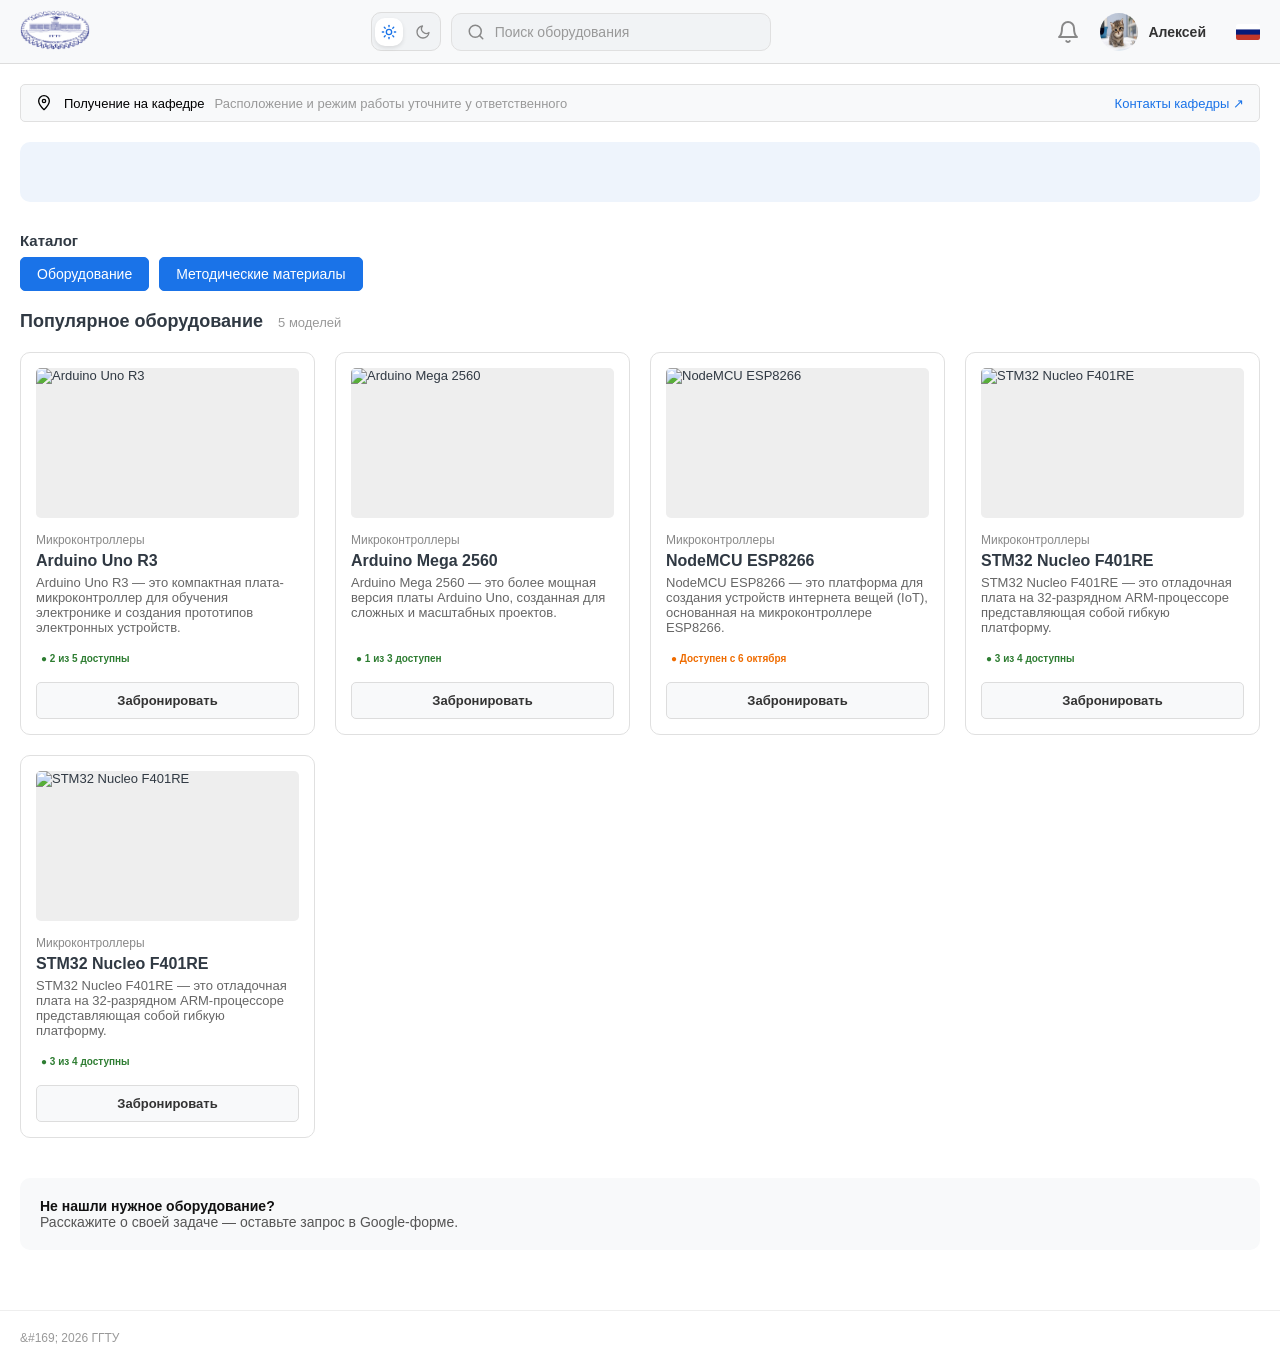
==== commit e03731ca: "Add multilingual support (ru, en, be, fr) and fix language dropdown" ====
--- a/PROJEKT_FRONT/index.html
+++ b/PROJEKT_FRONT/index.html
@@ -53,7 +53,7 @@
         </svg>
       
         <!-- поле ввода -->
-        <input type="text" placeholder="Поиск оборудования">
+        <input type="text" data-i18n-placeholder="search_placeholder" placeholder="Поиск оборудования">
       </div>
     </div>
 
@@ -69,10 +69,45 @@
       <!-- личный кабинет -->
       <a href="profile.html" class="profile">
         <img src="image/profile_photo.jpg" class="profile-avatar"></img>
-        <span class="profile-name">Алексей</span>
+        <span class="profile-name" data-i18n="profile_name">Алексей</span>
       </a>
       <!-- смена языка-->
-      <img src="image/flags/ru.png" alt="RU" class="flag">
+      <!-- Смена языка (выпадающее меню) -->
+      <div class="language-dropdown" id="languageDropdown">
+        
+        <!-- Кнопка с текущим выбранным языком -->
+        <button class="lang-btn" id="currentLangBtn" aria-haspopup="true" aria-expanded="false">
+          <img src="image/flags/ru.png" alt="RU" class="flag" id="currentFlagImg">
+        </button>
+
+        <!-- Выпадающий список с языками -->
+        <ul class="lang-menu" id="langMenu">
+          <li>
+            <button class="lang-option" data-lang="ru">
+              <img src="image/flags/ru.png" alt="RU" class="flag">
+              <span>Русский</span>
+            </button>
+          </li>
+          <li>
+            <button class="lang-option" data-lang="en">
+              <img src="image/flags/eng.png" alt="EN" class="flag">
+              <span>English</span>
+            </button>
+          </li>
+          <li>
+            <button class="lang-option" data-lang="be">
+              <img src="image/flags/by.png" alt="BY" class="flag">
+              <span>Беларуская</span>
+            </button>
+          </li>
+          <li>
+            <button class="lang-option" data-lang="fr">
+              <img src="image/flags/fr.png" alt="FR" class="flag">
+              <span>Français</span>
+            </button>
+          </li>
+        </ul>
+      </div>
     </div>
   </div>
 </header>
@@ -87,37 +122,37 @@
         <path d="M12 22s-8-7.5-8-13a8 8 0 0 1 16 0c0 5.5-8 13-8 13z"></path>
         <circle cx="12" cy="9" r="2.5"></circle>
       </svg>
-      <span>Получение на кафедре</span>
-      <!-- уточняющий текст -->
-      <span class="location-text">Расположение и режим работы уточните у ответственного</span>
-      <!-- ссылка на контакты кафедры -->
-      <a href="#" class="link-right">Контакты кафедры ↗</a>
+      <span data-i18n="location_title">Получение на кафедре</span>
+      <span class="location-text" data-i18n="location_desc">Расположение и режим работы уточните у ответственного</span>
+      <a href="#" class="link-right" data-i18n="location_link">Контакты кафедры ↗</a>
+
     </div>
 
     <!-- баннер -->
     <div class="banner"></div>
-
-    <h2>Каталог</h2>
+    <h2><h2 data-i18n="catalog_title">Каталог</h2></h2>
 
     <!-- Оборудование / Методические материалы -->
     <div class="tabs">
-      <button class="tab" id="btn-equipment">Оборудование</button>
-      <button class="tab">Методические материалы</button>
+      <button class="tab" id="btn-equipment" data-i18n="tab_equipment">Оборудование</button>
+      <button class="tab" data-i18n="tab_materials">Методические материалы</button>
     </div>
 
     <!-- кнопки-фильтры -->
     <div class="filters hidden-filters" id="filters-panel">
-      <button>Периферия и датчики</button>
-      <button>Микроконтроллеры и отладочные платы</button>
-      <button>Мультимедиа и оптика</button>
-      <button>Инструменты и монтаж</button>
-      <button>Сетевое оборудование</button>
+      <button data-i18n="filter_peripherals">Периферия и датчики</button>
+      <button data-i18n="filter_microcontrollers">Микроконтроллеры и отладочные платы</button>
+      <button data-i18n="filter_multimedia">Мультимедиа и оптика</button>
+      <button data-i18n="filter_tools">Инструменты и монтаж</button>
+      <button data-i18n="filter_network">Сетевое оборудование</button>
     </div>
 
     <!-- популярное оборудование -->
     <div class="popular-header">
       <!-- заголовок с количеством моделей -->
-      <h3>Популярное оборудование <span class="count">5 моделей</span></h3>
+      <h3>
+        <span data-i18n="popular_title">Популярное оборудование</span> 
+        <span class="count" data-i18n="popular_count">5 моделей</span></h3>
       <!-- Ссылка "Весь каталог" -->
     </div>
 
@@ -131,17 +166,16 @@
     <!-- блок с гугл-формой -->
     <div class="request-form">
       <div class="form-text">
-        <p><strong>Не нашли нужное оборудование?</strong></p>
-        <p>Расскажите о своей задаче — оставьте запрос в Google-форме.</p>
+        <p><strong data-i18n="request_title">Не нашли нужное оборудование?</strong></p>
+        <p data-i18n="request_desc">Расскажите о своей задаче — оставьте запрос в форме. она обязательно появится. однажды...</p>
       </div>
-      <a href="#" class="link-right">Запросить оборудование ↗</a>
     </div>
 
   </main>
 
   <!-- FOOTER -->
   <footer class="footer">
-    <p>© 2026 ГГТУ</p>
+  <p data-i18n="footer_text">&#169; 2026 ГГТУ</p>
   </footer>
 
   <div id="modal-root"></div>
--- a/PROJEKT_FRONT/css/style.css
+++ b/PROJEKT_FRONT/css/style.css
@@ -577,3 +577,73 @@
     transform: translateY(0);
   }
 }
+
+/*TRANSLATION */
+.language-dropdown {
+  position: relative;
+  display: inline-block;
+  margin-left: 15px; /* Отступ от профиля */
+}
+
+.lang-btn {
+  background: transparent;
+  border: none;
+  cursor: pointer;
+  padding: 0;
+  display: flex;
+  align-items: center;
+  outline: none;
+}
+
+.lang-menu {
+  display: none; /* Скрыто по умолчанию */
+  position: absolute;
+  top: 100%;
+  right: 0;
+  margin-top: 10px;
+  background-color: #ffffff;
+  border: 1px solid #e0e0e0;
+  border-radius: 8px;
+  box-shadow: 0 4px 12px rgba(0,0,0,0.15);
+  padding: 8px 0;
+  min-width: 160px;
+  z-index: 1000;
+  list-style: none; /* Убираем точки! */
+}
+
+.lang-menu.show {
+  display: block;
+}
+
+.lang-menu li {
+  margin: 0;
+  padding: 0;
+  list-style: none;
+}
+
+.lang-option {
+  width: 100%;
+  display: flex;
+  align-items: center;
+  gap: 10px;
+  padding: 10px 16px;
+  background: transparent;
+  border: none;
+  cursor: pointer;
+  font-size: 14px;
+  color: #333;
+  text-align: left;
+  font-family: inherit;
+  transition: background-color 0.2s;
+}
+
+.lang-option:hover {
+  background-color: #f5f5f5;
+}
+
+.flag {
+  width: 24px;
+  height: 16px;
+  object-fit: cover;
+  border-radius: 2px;
+}
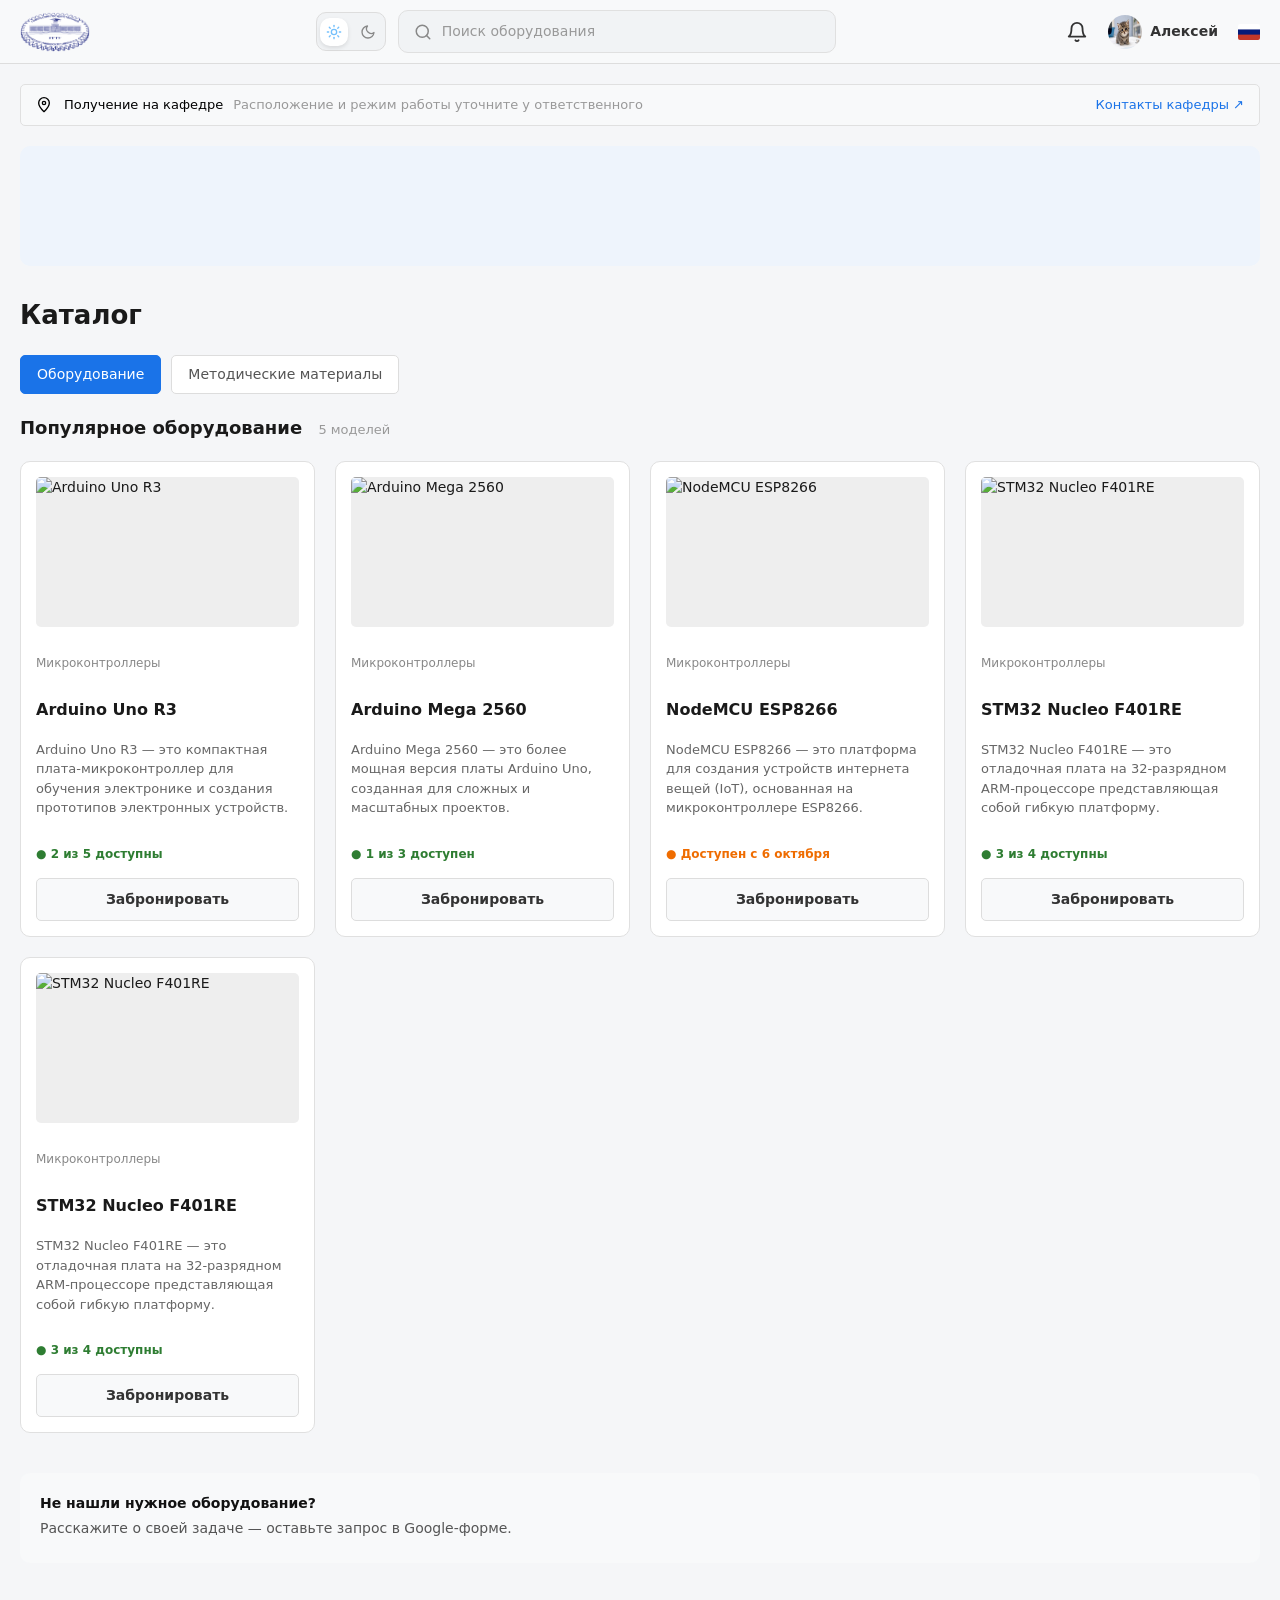
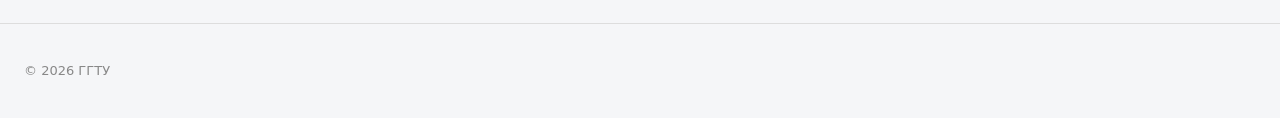
==== commit 22021241: "добавлена аницаия фильтра и функция для автоматического добавления карточек с оборудованием" ====
--- a/PROJEKT_FRONT/index.html
+++ b/PROJEKT_FRONT/index.html
@@ -4,6 +4,7 @@
   <meta charset="UTF-8">
   <meta name="viewport" content="width=device-width, initial-scale=1.0">
   <title>Каталог оборудования</title>
+  <link rel="stylesheet" href="css/common.css">
   <link rel="stylesheet" href="css/style.css">
   <link rel="stylesheet" href="css/modal.css">
   <script src="js/script.js" defer></script>
@@ -68,7 +69,8 @@
       </button>
       <!-- личный кабинет -->
       <a href="profile.html" class="profile">
-        <img src="image/profile_photo.jpg" class="profile-avatar"></img>
+        <img src="image/profile_photo.jpg" class="avatar-large" alt="Фото профиля">
+        <span class="avatar-large-fallback">AC</span>
         <span class="profile-name" data-i18n="profile_name">Алексей</span>
       </a>
       <!-- смена языка-->
@@ -123,14 +125,18 @@
         <circle cx="12" cy="9" r="2.5"></circle>
       </svg>
       <span data-i18n="location_title">Получение на кафедре</span>
+      <!-- уточняющий текст -->
       <span class="location-text" data-i18n="location_desc">Расположение и режим работы уточните у ответственного</span>
+      <!-- ссылка на контакты кафедры -->
       <a href="#" class="link-right" data-i18n="location_link">Контакты кафедры ↗</a>
 
     </div>
 
     <!-- баннер -->
     <div class="banner"></div>
-    <h2><h2 data-i18n="catalog_title">Каталог</h2></h2>
+
+    <!-- заголовок каталога (было дважды вложенный <h2> — исправлено) -->
+    <h2 data-i18n="catalog_title">Каталог</h2>
 
     <!-- Оборудование / Методические материалы -->
     <div class="tabs">
--- a/PROJEKT_FRONT/css/common.css
+++ b/PROJEKT_FRONT/css/common.css
@@ -0,0 +1,202 @@
+/* ============ БАЗА ============ */
+* { box-sizing: border-box; }
+
+body {
+  margin: 0;
+  font-family: system-ui, -apple-system, "Segoe UI", Roboto, Arial, sans-serif;
+  background: #f5f6f8;
+  color: #1a1a1a;
+  font-size: 14px;
+  line-height: 1.5;
+  transition: background .2s, color .2s;
+}
+
+button { font: inherit; cursor: pointer; }
+
+/* ============ ШАПКА ============ */
+.header {
+  background: #f8f9fa;
+  border-bottom: 1px solid #ddd;
+  padding: 10px 0;
+}
+.header-container {
+  margin: 0 auto;
+  padding: 0 20px;
+  display: flex;
+  align-items: center;
+  justify-content: space-between;
+  gap: 20px;
+}
+.logo img, .icon img { width: 70px; height: 40px; display: block; }
+
+.header-controls {
+  display: flex;
+  align-items: center;
+  gap: 12px;
+  flex: 1;
+  max-width: 520px;
+}
+
+/* ============ ПЕРЕКЛЮЧАТЕЛЬ ТЕМЫ ============ */
+.theme-switch {
+  position: relative;
+  width: 70px;
+  height: 39px;
+  background-color: #f1f3f5;
+  border: 1px solid #ddd;
+  border-radius: 10px;
+  display: flex;
+  align-items: center;
+  justify-content: space-around;
+  cursor: pointer;
+  flex-shrink: 0;
+}
+.theme-switch .icon {
+  width: 16px; height: 16px;
+  color: #888;
+  z-index: 2;
+  transition: color .3s;
+  flex-shrink: 0;
+}
+.theme-switch .slider {
+  position: absolute;
+  top: 5px; left: 3px;
+  width: 28px; height: 28px;
+  background: #fff;
+  border-radius: 10px;
+  box-shadow: 0 2px 4px rgba(0,0,0,.1);
+  transition: transform .3s ease;
+  z-index: 1;
+}
+.theme-switch.dark .slider { transform: translateX(36px); background: #74c0fc; }
+.theme-switch.dark .sun  { color: #888; }
+.theme-switch.dark .moon { color: #fff; }
+.theme-switch:not(.dark) .sun  { color: #74c0fc; }
+.theme-switch:not(.dark) .moon { color: #888; }
+
+/* ============ ПОИСК ============ */
+.search-box {
+  display: flex;
+  align-items: center;
+  gap: 10px;
+  flex: 1;
+  background: #f1f3f5;
+  border: 1px solid #e0e0e0;
+  border-radius: 10px;
+  padding: 0 15px;
+  transition: border-color .2s, box-shadow .2s;
+}
+.search-box:focus-within {
+  border-color: #1a73e8;
+  box-shadow: 0 0 0 3px rgba(26,115,232,.15);
+}
+.search-box .search-icon { width: 18px; height: 18px; color: #888; flex-shrink: 0; }
+.search-box input {
+  flex: 1;
+  border: none;
+  background: transparent;
+  outline: none;
+  padding: 10px 0;
+  font: inherit;
+  color: #333;
+}
+.search-box input::placeholder { color: #999; }
+
+/* ============ ПРАВЫЙ БЛОК ШАПКИ ============ */
+.header-right { display: flex; align-items: center; gap: 15px; }
+.bell-btn {
+  background: none; border: none; cursor: pointer;
+  padding: 5px; display: flex; color: #333;
+  transition: color .2s;
+}
+.bell-btn svg { width: 22px; height: 22px; }
+.bell-btn:hover { color: #1a73e8; }
+
+.profile { display: flex; align-items: center; gap: 8px; text-decoration: none; }
+
+.profile .avatar-large,
+.profile .avatar-large-fallback {
+  width: 34px; height: 34px;
+  border-radius: 50%;
+  background: #e8edf5;
+  color: #4a5568;
+  display: grid; place-items: center;
+  font-size: 13px; font-weight: 600;
+}
+.profile .avatar-large[src=""] { display: none; }
+.profile:has(.avatar-large[src]:not([src=""])) .avatar-large-fallback { display: none; }
+
+.profile-name { font-size: 14px; font-weight: 600; color: #333; }
+
+/* ============ ЯЗЫКОВОЕ МЕНЮ ============ */
+.language-dropdown { position: relative; display: inline-block; margin-left: 5px; }
+.lang-btn {
+  background: transparent; border: none; cursor: pointer;
+  padding: 0; display: flex; align-items: center; outline: none;
+}
+.lang-menu {
+  display: none;
+  position: absolute;
+  top: 100%; right: 0;
+  margin-top: 10px;
+  background: #fff;
+  border: 1px solid #e0e0e0;
+  border-radius: 8px;
+  box-shadow: 0 4px 12px rgba(0,0,0,.15);
+  padding: 8px 0;
+  min-width: 160px;
+  z-index: 1000;
+  list-style: none;
+  margin-left: 0;
+}
+.lang-menu.show { display: block; }
+.lang-menu li { margin: 0; padding: 0; list-style: none; }
+.lang-option {
+  width: 100%;
+  display: flex;
+  align-items: center;
+  gap: 10px;
+  padding: 10px 16px;
+  background: transparent;
+  border: none;
+  cursor: pointer;
+  font-size: 14px;
+  color: #333;
+  text-align: left;
+  font-family: inherit;
+  transition: background-color .2s;
+}
+.lang-option:hover { background-color: #f5f5f5; }
+.flag { width: 22px; height: 16px; object-fit: cover; border-radius: 2px; }
+
+/* ============ ФУТЕР ============ */
+.footer, footer {
+  text-align: left;
+  padding: 24px;
+  color: #888;
+  border-top: 1px solid #ddd;
+  font-size: 13px;
+}
+
+/* ============ ТЁМНАЯ ТЕМА (общие элементы) ============ */
+body.dark-theme { background: #242424; color: #c9c9c9; }
+body.dark-theme .header { background: #242424; border-bottom-color: #828282; }
+body.dark-theme .search-box { background: #2e2e2e; border-color: #828282; }
+body.dark-theme .search-box input { color: #c9c9c9; }
+body.dark-theme .search-box input::placeholder { color: #888; }
+body.dark-theme .bell-btn { color: #c9c9c9; }
+body.dark-theme .bell-btn:hover { color: #74c0fc; }
+body.dark-theme .theme-switch { background: #2e2e2e; border-color: #828282; }
+body.dark-theme .footer, body.dark-theme footer { border-top-color: #333; color: #888; }
+body.dark-theme .profile .avatar-large,
+body.dark-theme .profile .avatar-large-fallback { background: #2a2a2a; color: #c9c9c9; }
+body.dark-theme .profile-name { color: #e0e0e0; }
+body.dark-theme .lang-menu { background: #1f1f1f; border-color: #333; }
+body.dark-theme .lang-option { color: #c9c9c9; }
+body.dark-theme .lang-option:hover { background-color: #2a2a2a; }
+
+/* ============ АДАПТИВ ============ */
+@media (max-width: 900px) {
+  .header-controls { max-width: none; }
+  .search-box { display: none; }
+}
--- a/PROJEKT_FRONT/css/style.css
+++ b/PROJEKT_FRONT/css/style.css
@@ -1,196 +1,11 @@
-/* 1. БАЗОВЫЕ НАСТРОЙКИ */
-* {
-  box-sizing: border-box; /* Чтобы padding не увеличивал ширину элемента */
-  margin: 0;
-  padding: 0;
-}
-
-/* Настройки для всего тела сайта */
-body {
-  font-family: Arial, sans-serif; /* Простой шрифт */
-  background-color: #ffffff;      /* Белый фон */
-  color: #333;                    /* Темно-серый цвет текста */
-  line-height: 1.5;               /* Межстрочный интервал для читаемости */
-}
-
-/* 2. КОНТЕЙНЕР (ЦЕНТРИРОВАНИЕ) */
-
-/* Класс container ограничивает ширину контента и центрирует его */
+/* ============ КОНТЕЙНЕР ============ */
 .container {
-  margin: 0 auto;     /* Автоматические отступы слева и справа (центрирование) */
-  padding: 20px;      /* Внутренние отступы, чтобы текст не прилипал к краям */
-}
-
-/* 3. ШАПКА САЙТА (HEADER) */
-
-.header {
-  background-color: #f8f9fa; /* Светло-серый фон */
-  padding: 10px 0;
-  border-bottom: 1px solid #ddd; /* Тонкая серая линия снизу */
-}
-
-.header-container {
   margin: 0 auto;
-  display: flex;                  /* Включаем Flexbox для выравнивания в ряд */
-  align-items: center;            /* Выравниваем элементы по вертикали по центру */
-  justify-content: space-between; /* Распределяем элементы: лево, центр, право */
-  padding: 0 20px;
-}
-
-/* ЛОГО */
-.icon img{
-  width: 70px;
-  height: 40px;
-}
-
-.header-controls {
-  display: flex;
-  align-items: center;
-  gap: 10px; /* Расстояние между кнопкой темы и поиском */
-}
-
-.theme-btn {
-  background: #fff;
-  border: 1px solid #ddd;
-  border-radius: 5px;
-  padding: 5px 10px;
-  cursor: pointer; /* Курсор-рука при наведении */
-}
-
-/* ПОИСК С ИКОНКОЙ  */
-
-/* Контейнер поиска — теперь relative, чтобы иконка позиционировалась внутри */
-.search-box {
-  position: relative;       /* Нужно для абсолютного позиционирования иконки */
-  display: flex;            /* Чтобы иконка и input были в одной строке */
-  align-items: center;      /* Центрируем по вертикали */
-  background-color: #f1f3f5; /* Светло-серый фон, как на скриншоте */
-  border: 1px solid #e0e0e0; /* Тонкая серая рамка */
-  border-radius: 10px;      /* Сильное закругление (форма таблетки) */
-  padding: 0 15px;          /* Отступы слева и справа */
-  width: 320px;             /* Ширина поля поиска */
-  transition: border-color 0.2s, box-shadow 0.2s; /* Плавные переходы */
-}
-
-/* Эффект при фокусе (когда пользователь кликнул в поле) */
-.search-box:focus-within {
-  border-color: #1a73e8;              /* Синяя рамка */
-  box-shadow: 0 0 0 3px rgba(26, 115, 232, 0.15); /* Лёгкое свечение */
-}
-
-/* Иконка лупы */
-.search-icon {
-  width: 18px;             /* Ширина иконки */
-  height: 18px;            /* Высота иконки */
-  color: #888;             /* Серый цвет, как на скриншоте */
-  flex-shrink: 0;          /* Чтобы иконка не сжималась */
-  margin-right: 10px;      /* Расстояние между иконкой и текстом */
-}
-
-/* Само поле ввода */
-.search-box input {
-  border: none;            /* Убираем стандартную рамку */
-  background: transparent; /* Прозрачный фон (фон задан у контейнера) */
-  outline: none;           /* Убираем стандартную обводку при фокусе */
-  padding: 10px 0;         /* Внутренние отступы */
-  font-size: 14px;         /* Размер текста */
-  color: #333;             /* Цвет текста */
-  width: 100%;             /* Растягиваем на всю доступную ширину */
-  font-family: inherit;    /* Наследуем шрифт от body */
-}
-
-/* Цвет placeholder (подсказки) */
-.search-box input::placeholder {
-  color: #999;             /* Светло-серый */
-}
-
-.header-right {
-  display: flex;
-  align-items: center;
-  gap: 15px; /* Расстояние между колокольчиком, профилем и флагом */
-}
-
-.bell-btn {
-  background: none;         /* Убираем фон */
-  border: none;             /* Убираем рамку */
-  cursor: pointer;          /* Курсор-рука */
-  padding: 5px;             /* Немного места вокруг */
-  display: flex;            /* Центрируем иконку */
-  align-items: center;
-  justify-content: center;
-  color: #888;              /* Серый цвет иконки, как на скриншоте */
-  transition: color 0.2s;   /* Плавная смена цвета при наведении */
-}
-
-/* Размер самой SVG-иконки */
-.bell-btn svg {
-  width: 24px;
-  height: 24px;
-}
-
-/* Эффект при наведении (иконка становится темнее) */
-.bell-btn:hover {
-  color: #333;
-}
-
-/* Контейнер профиля: аватар + имя */
-.profile {
-  display: flex;
-  align-items: center;
-  gap: 10px;
-  text-decoration: none;
-}
-
-/* Круглый аватар с инициалами */
-.profile-avatar {
-  width: 38px;
-  height: 38px;
-  border-radius: 50%;               /* Делает круг */
-  background-color: #e8edf5;        /* Светло-голубой фон */
-  color: #4a5568;                   /* Тёмно-серый текст */
-  display: flex;
-  align-items: center;
-  justify-content: center;
-  font-size: 13px;
-  font-weight: 600;
-  letter-spacing: 0.5px;
-  flex-shrink: 0;
-  user-select: none;
-}
-
-/* Имя пользователя */
-.profile-name {
-  font-size: 14px;
-  font-weight: 600;
-  color: #333;
-}
-
-/* Тёмная тема */
-body.dark-theme .profile-avatar {
-  background-color: #2a2a2a;
-  color: #ccc;
-}
-
-body.dark-theme .profile-name {
-  color: #e0e0e0;
-}
-
-.flag {
-  width: 20px;
-  height: auto;
-  border-radius: 2px;
-}
-
-/* 4. ПОЛОСКА С ЛОКАЦИЕЙ */
-/* Иконка метки на карте в полоске локации */
-.location-icon {
-  width: 16px;
-  height: 16px;
-  color: #000000;           /* Серый цвет, как у текста */
-  flex-shrink: 0;        /* Чтобы иконка не сжималась */
-  margin-right: 2px;     /* Небольшой отступ от текста */
-}
-
+  padding: 20px;
+  max-width: 1280px;
+}
+
+/* ============ ПОЛОСКА С ЛОКАЦИЕЙ ============ */
 .location-bar {
   border: 1px solid #e0e0e0;
   background-color: #f8f9fa;
@@ -199,64 +14,46 @@
   font-size: 13px;
   display: flex;
   align-items: center;
-  gap: 10px; /* Расстояние между элементами */
-  margin-bottom: 20px; /* Отступ снизу */
-  color: #000000;
-}
-
-.location-text {
-  color: #999; /* Более светлый серый для второстепенного текста */
-}
-
-/* Класс для ссылок, которые должны быть прижаты к правому краю */
+  gap: 10px;
+  margin-bottom: 20px;
+  color: #000;
+}
+.location-icon {
+  width: 16px; height: 16px;
+  color: #000;
+  flex-shrink: 0;
+  margin-right: 2px;
+}
+.location-text { color: #999; }
+
 .link-right {
-  margin-left: auto; /* Автоматический отступ слева "толкает" элемент вправо */
-  text-decoration: none; /* Убираем подчеркивание */
-  color: #1a73e8; /* Синий цвет ссылки */
+  margin-left: auto;
+  text-decoration: none;
+  color: #1a73e8;
   font-weight: 500;
 }
 
-/* 5. БАННЕР (СИНИЙ БЛОК) */
-
+/* ============ БАННЕР ============ */
 .banner {
-  background-color: #eef4fc; /* Светло-голубой фон */
+  background-color: #eef4fc;
   padding: 30px;
-  border-radius: 10px; /* Закругленные углы */
-  display: flex;
-  justify-content: space-between; /* Текст слева, шаги справа */
+  border-radius: 10px;
+  display: flex;
+  justify-content: space-between;
   margin-bottom: 30px;
-}
-
-.banner-text {
-  max-width: 60%; /* Ограничиваем ширину текста */
-}
-
+  min-height: 120px;
+}
+.banner-text { max-width: 60%; }
 .banner-label {
   font-size: 11px;
   font-weight: bold;
   color: #1a73e8;
-  text-transform: uppercase; /* Делаем все буквы заглавными */
+  text-transform: uppercase;
   margin-bottom: 10px;
 }
-
-.banner h1 {
-  font-size: 28px;
-  margin-bottom: 10px;
-  color: #111;
-}
-
-.banner p {
-  color: #555;
-  margin-bottom: 15px;
-}
-
-.banner-link {
-  color: #1a73e8;
-  text-decoration: none;
-  font-weight: bold;
-}
-
-/* БЛОК С ШАГАМИ (1, 2, 3) */
+.banner h1 { font-size: 28px; margin-bottom: 10px; color: #111; }
+.banner p { color: #555; margin-bottom: 15px; }
+.banner-link { color: #1a73e8; text-decoration: none; font-weight: bold; }
 
 .banner-steps {
   background-color: #fff;
@@ -265,161 +62,121 @@
   font-size: 14px;
   width: 35%;
   display: flex;
-  flex-direction: column;   /* Элементы друг под другом */
-  gap: 15px;                /* Расстояние между шагами */
-}
-
-/* Каждая строка шага (кружок + текст) */
-.step {
-  display: flex;            /* Кружок и текст в одну строку */
-  align-items: center;      /* Центрируем по вертикали */
-  gap: 12px;                /* Расстояние между кружком и текстом */
-}
-
-/* Кружок с цифрой */
+  flex-direction: column;
+  gap: 15px;
+}
+.step { display: flex; align-items: center; gap: 12px; }
 .step-num {
-  width: 28px;              /* Ширина кружка */
-  height: 28px;             /* Высота кружка */
-  min-width: 28px;          /* Чтобы не сжимался */
-  background-color: #e8f0fe; /* Светло-голубой фон (как на скриншоте) */
-  color: #1a73e8;           /* Синий цвет цифры */
-  border-radius: 50%;       /* Делаем идеальный круг */
-  display: flex;            /* Центрируем цифру внутри кружка */
-  align-items: center;
-  justify-content: center;
-  font-weight: 600;         /* Полужирная цифра */
-  font-size: 13px;
-}
-
-/* Текст шага */
-.step-text {
-  color: #333;              /* Тёмный цвет текста */
-  line-height: 1.4;         /* Читаемость */
-}
-
-/* 6. ЗАГОЛОВКИ, ТАБЫ И ФИЛЬТРЫ */
-
-h2 {
-  font-size: 26px;
+  width: 28px; height: 28px; min-width: 28px;
+  background-color: #e8f0fe;
+  color: #1a73e8;
+  border-radius: 50%;
+  display: flex; align-items: center; justify-content: center;
+  font-weight: 600;
+  font-size: 13px;
+}
+.step-text { color: #333; line-height: 1.4; }
+
+/* ============ ЗАГОЛОВКИ, ТАБЫ, ФИЛЬТРЫ ============ */
+h2 { font-size: 26px; margin-bottom: 20px; }
+
+.tabs {
+  display: flex;
+  gap: 10px;
   margin-bottom: 20px;
 }
-
-/* Блок с кнопками-табами */
-.tabs {
-  display: flex;
-  gap: 10px; /* Расстояние между кнопками */
-  margin-bottom: 20px;
-}
-
 .tab {
   padding: 8px 16px;
-  border: 1px solid #ddd;
-  background-color: #fff;
+  border: 1px solid #1a73e8;
+  background-color: #1a73e8;
+  color: #fff;
   border-radius: 5px;
   cursor: pointer;
   font-size: 14px;
-  background-color: #1a73e8;
-  color: #fff;
-  border-color: #1a73e8;
-}
-
-/* Блок с фильтрами */
+}
+.tab:not(:first-child) {
+  background-color: #fff;
+  color: #555;
+  border-color: #ddd;
+}
+
 .filters {
   display: flex;
-  flex-wrap: wrap; /* Разрешаем перенос кнопок на новую строку, если не влезают */
+  flex-wrap: wrap;
   gap: 10px;
   margin-bottom: 30px;
 }
-
 .filters button {
   padding: 8px 15px;
   border: 1px solid #ddd;
   background-color: #fff;
-  border-radius: 5px; 
+  border-radius: 5px;
   cursor: pointer;
   font-size: 13px;
   color: #555;
 }
-
-/* 7. ПОПУЛЯРНОЕ (ЗАГОЛОВОК И СЕТКА) */
-
+.filters button:hover { background: #f5f6f8; }
+
+.hidden-filters { display: none !important; }
+.filters.show-animation { animation: slideDownFade .4s ease-out forwards; }
+
+@keyframes slideDownFade {
+  0%   { opacity: 0; transform: translateY(-15px); }
+  100% { opacity: 1; transform: translateY(0); }
+}
+
+/* ============ ПОПУЛЯРНОЕ ============ */
 .popular-header {
   display: flex;
-  justify-content: space-between; /* Заголовок слева, ссылка справа */
+  justify-content: space-between;
   align-items: baseline;
   margin-bottom: 20px;
 }
-
-.popular-header h3 {
-  font-size: 18px;
-}
-
-.count {
-  font-size: 13px;
-  color: #999;
-  font-weight: normal;
-  margin-left: 10px;
-}
-
-/* Сетка карточек. Это самый простой способ сделать адаптивные колонки */
+.popular-header h3 { font-size: 18px; margin: 0; }
+.count { font-size: 13px; color: #999; font-weight: normal; margin-left: 10px; }
+
+/* ============ СЕТКА КАРТОЧЕК КАТАЛОГА ============ */
 .cards-grid {
   display: grid;
-  /* Автоматически создает колонки шириной минимум 240px, максимум 1fr */
   grid-template-columns: repeat(auto-fill, minmax(240px, 1fr));
-  gap: 20px; /* Расстояние между карточками */
+  gap: 20px;
   margin-bottom: 40px;
 }
 
-/* 8. КАРТОЧКА ТОВАРА */
-
+/* ============ КАРТОЧКА ТОВАРА ============ */
 .card {
-  border: 1px solid #e0e0e0; /* Тонкая рамка */
+  border: 1px solid #e0e0e0;
   border-radius: 10px;
   padding: 15px;
   background-color: #fff;
   display: flex;
-  flex-direction: column; /* Элементы внутри карточки друг под другом */
-}
+  flex-direction: column;
+  transition: border-color .2s, box-shadow .2s;
+}
+.card:hover { border-color: #c9d3e0; box-shadow: 0 4px 12px rgba(30,42,60,.06); }
 
 .card-img {
-  width: 100%;         /* Картинка на всю ширину карточки */
-  height: 150px;       /* Фиксированная высота */
-  object-fit: cover;   /* Обрезает картинку, если пропорции не совпадают */
+  width: 100%;
+  height: 150px;
+  object-fit: cover;
   border-radius: 5px;
   background-color: #eee;
   margin-bottom: 15px;
 }
-
-.card-category {
-  font-size: 12px;
-  color: #888;
-  margin-bottom: 5px;
-}
-
-.card h4 {
-  font-size: 16px;
-  margin-bottom: 5px;
-}
-
+.card-category { font-size: 12px; color: #888; margin-bottom: 5px; }
+.card h4 { font-size: 16px; margin-bottom: 5px; }
 .card-desc {
   font-size: 13px;
   color: #666;
   margin-bottom: 15px;
-  flex-grow: 1; /* Растягивает описание, чтобы кнопка всегда была внизу карточки */
-}
-
-.status {
-  font-size: 12px;
-  font-weight: bold;
-  margin-bottom: 15px;
-}
-
-/* Цвета для статусов */
-.status.green { color: #2e7d32; }  /* Зеленый */
-.status.orange { color: #ef6c00; } /* Оранжевый */
+  flex-grow: 1;
+}
+.status { font-size: 12px; font-weight: bold; margin-bottom: 15px; }
+.status.green { color: #2e7d32; }
+.status.orange { color: #ef6c00; }
 
 .book-btn {
-  width: 100%; /* Кнопка на всю ширину карточки */
+  width: 100%;
   padding: 10px;
   background-color: #f8f9fa;
   border: 1px solid #ddd;
@@ -428,14 +185,9 @@
   font-weight: bold;
   color: #333;
 }
-
-/* Эффект при наведении на кнопку */
-.book-btn:hover {
-  background-color: #e9ecef;
-}
-
-/* 9. ФОРМА ЗАПРОСА */
-
+.book-btn:hover { background-color: #e9ecef; }
+
+/* ============ ФОРМА ЗАПРОСА ============ */
 .request-form {
   background-color: #f8f9fa;
   padding: 20px;
@@ -444,206 +196,31 @@
   align-items: center;
   justify-content: space-between;
   margin-bottom: 40px;
-}
-
-.form-text p {
-  font-size: 14px;
-  color: #555;
-}
-
-.form-text strong {
-  color: #111; /* Делаем жирный текст темнее */
-}
-
-/* 10. FOOTER */
-
-.footer {
-  text-align: left;
-  padding: 20px;
-  font-size: 12px;
-  color: #999;
-  border-top: 1px solid #eee;
-}
-
-/* ПЕРЕКЛЮЧАТЕЛЬ ТЕМЫ (TUMBLER)               */
-
-/* 1. Дорожка (серый фон) */
-.theme-switch {
-  position: relative;
-  width: 70px;
-  height: 39px;
-  background-color: #f1f3f5;
-  border: 1px solid #ddd;
-  border-radius: 10px;
-  display: flex;
-  align-items: center;
-  justify-content: space-around;
-  cursor: pointer;
-  padding: 0 0;
-  box-sizing: border-box;
-}
-
-/* 2. Иконки (SVG) */
-.theme-switch .icon {
-  width: 16px;              /* Ширина иконки */
-  height: 16px;             /* Высота иконки */
-  color: #888;              /* Серый цвет по умолчанию */
-  z-index: 2;               /* Поверх бегунка */
-  transition: color 0.3s;   /* Плавная смена цвета */
-  flex-shrink: 0;           /* Чтобы иконка не сжималась */
-}
-
-/* 3. Бегунок (белый кружок) */
-.theme-switch .slider {
-  position: absolute;
-  top: 5px;
-  left: 3px;
-  width: 28px;
-  height: 28px;
-  background-color: #fff;
-  border-radius: 10px;
-  box-shadow: 0 2px 4px rgba(0,0,0,0.1);
-  transition: transform 0.3s ease;
-  z-index: 1;
-}
-
-/* 4. Тёмная тема (когда добавлен класс .dark) */
-.theme-switch.dark .slider {
-  transform: translateX(36px);
-  background-color: #1a73e8;    /* Синий бегунок */
-}
-
-/* Меняем цвета иконок при тёмной теме */
-.theme-switch.dark .sun {
-  color: #888;    /* Солнце — серое */
-}
-.theme-switch.dark .moon {
-  color: #fff;    /* Луна — белая */
-}
-
-/* Меняем цвета иконок при светлой теме */
-.theme-switch:not(.dark) .sun {
-  color: #1a73e8; /* Солнце — синее */
-}
-.theme-switch:not(.dark) .moon {
-  color: #888;    /* Луна — серая */
-}
-
-/* ТЕМНАЯ ТЕМА ДЛЯ ВСЕГО САЙТА */
-
-/* Когда на body есть класс dark-theme, меняем фон и текст */
-body.dark-theme {
-  background-color: #242424; /* Очень темный фон */
-  color: #828282;            /* Светло-серый текст */
-}
-
-/* Меняем фон шапки и карточек */
-body.dark-theme .header,
+  gap: 20px;
+}
+.form-text p { font-size: 14px; color: #555; margin: 0 0 4px; }
+.form-text strong { color: #111; }
+
+/* ============ ТЁМНАЯ ТЕМА (каталог) ============ */
 body.dark-theme .card,
 body.dark-theme .banner,
 body.dark-theme .request-form,
-body.dark-theme .location-bar {
-  background-color: #1e1e1e; /* Темно-серый фон для блоков */
+body.dark-theme .location-bar,
+body.dark-theme .banner-steps {
+  background-color: #1e1e1e;
   border-color: #333;
-}
-
-/* Меняем цвет ссылок и активных кнопок */
+  color: #c9c9c9;
+}
+body.dark-theme .card-desc,
+body.dark-theme .location-text,
+body.dark-theme .form-text p { color: #888; }
+body.dark-theme .card h4,
+body.dark-theme .banner h1,
+body.dark-theme .step-text { color: #e0e0e0; }
 body.dark-theme .link-right,
-body.dark-theme .banner-link {
-  color: #74c0fc; /* Более яркий синий для темной темы */
-}
-
-/* --- Стили для скрытия и появления фильтров --- */
-
-/* Класс, который полностью скрывает блок */
-.hidden-filters {
-  display: none !important;
-}
-
-/* Класс для плавного появления */
-.filters.show-animation {
-  /* Анимация: имя, длительность, плавность */
-  animation: slideDownFade 0.4s ease-out forwards;
-}
-
-/* Сама анимация (сдвиг сверху вниз и проявление) */
-@keyframes slideDownFade {
-  0% {
-    opacity: 0;
-    transform: translateY(-15px);
-  }
-  100% {
-    opacity: 1;
-    transform: translateY(0);
-  }
-}
-
-/*TRANSLATION */
-.language-dropdown {
-  position: relative;
-  display: inline-block;
-  margin-left: 15px; /* Отступ от профиля */
-}
-
-.lang-btn {
-  background: transparent;
-  border: none;
-  cursor: pointer;
-  padding: 0;
-  display: flex;
-  align-items: center;
-  outline: none;
-}
-
-.lang-menu {
-  display: none; /* Скрыто по умолчанию */
-  position: absolute;
-  top: 100%;
-  right: 0;
-  margin-top: 10px;
-  background-color: #ffffff;
-  border: 1px solid #e0e0e0;
-  border-radius: 8px;
-  box-shadow: 0 4px 12px rgba(0,0,0,0.15);
-  padding: 8px 0;
-  min-width: 160px;
-  z-index: 1000;
-  list-style: none; /* Убираем точки! */
-}
-
-.lang-menu.show {
-  display: block;
-}
-
-.lang-menu li {
-  margin: 0;
-  padding: 0;
-  list-style: none;
-}
-
-.lang-option {
-  width: 100%;
-  display: flex;
-  align-items: center;
-  gap: 10px;
-  padding: 10px 16px;
-  background: transparent;
-  border: none;
-  cursor: pointer;
-  font-size: 14px;
-  color: #333;
-  text-align: left;
-  font-family: inherit;
-  transition: background-color 0.2s;
-}
-
-.lang-option:hover {
-  background-color: #f5f5f5;
-}
-
-.flag {
-  width: 24px;
-  height: 16px;
-  object-fit: cover;
-  border-radius: 2px;
-}+body.dark-theme .banner-link { color: #74c0fc; }
+body.dark-theme .tab:not(:first-child) { background: #1e1e1e; border-color: #333; color: #c9c9c9; }
+body.dark-theme .filters button,
+body.dark-theme .book-btn { background: #1e1e1e; border-color: #333; color: #c9c9c9; }
+body.dark-theme .filters button:hover,
+body.dark-theme .book-btn:hover { background: #2a2a2a; }
--- a/PROJEKT_FRONT/css/modal.css
+++ b/PROJEKT_FRONT/css/modal.css
@@ -1,64 +1,51 @@
-* {
-  box-sizing: border-box;
-}
-
-body {
-  margin: 0;
-  color: #303943;
-  font: 13px Arial, sans-serif;
-}
-
-button {
-  font: inherit;
-  cursor: pointer;
-}
-
-#open-window {
-  padding: 7px 12px;
-}
+/* Модалка изолирована: не трогает body/h1/h2 глобально */
 
 .modal-w {
-  width: 820px; /* поменять размеры */
+  width: 820px;
   max-width: calc(100vw - 32px);
   max-height: calc(100vh - 32px);
   padding: 20px;
   border: 1px solid #d5d9df;
   border-radius: 16px;
   overflow: auto;
-  color: inherit;
+  color: #303943;
   background: #fff;
-  box-shadow: 0 8px 28px rgba(30, 42, 60, .14);
-  margin: auto
-}
-
-.modal header {
+  box-shadow: 0 8px 28px rgba(30,42,60,.14);
+  margin: auto;
+  font: 13px Arial, sans-serif;
+}
+.modal-w *,
+.modal-w *::before,
+.modal-w *::after { box-sizing: border-box; }
+
+.modal-w button { font: inherit; cursor: pointer; }
+
+.modal-w header {
   position: relative;
   padding-right: 35px;
 }
 
-.breadcrumb {
+.modal-w .breadcrumb {
   color: #818b98;
   font-size: 10px;
 }
 
-h1 {
+.modal-w h1 {
   margin: 7px 0 0;
   font-size: 22px;
   font-weight: 500;
 }
 
-h2 {
+.modal-w h2 {
   margin: 16px 0 8px;
   font-size: 15px;
   font-weight: 600;
 }
 
-.close {
+.modal-w .close {
   position: absolute;
-  top: 8px;
-  right: 8px;
-  width: 28px;
-  height: 28px;
+  top: 8px; right: 8px;
+  width: 28px; height: 28px;
   border: 1px solid #d9dde3;
   border-radius: 4px;
   color: #555f6c;
@@ -66,152 +53,110 @@
   font-size: 20px;
 }
 
-.cols {
+.modal-w .cols {
   display: grid;
   grid-template-columns: 1fr 1fr;
   gap: 22px;
   margin-top: 18px;
 }
 
-.viewer {
+.modal-w .viewer {
   position: relative;
   height: 195px;
   overflow: hidden;
   border: 1px solid #e0e3e7;
   background: #f0f1f2;
 }
-
-.viewer img {
+.modal-w .viewer img {
   display: block;
-  width: 100%;
-  height: 100%;
+  width: 100%; height: 100%;
   object-fit: contain;
 }
 
-.arrow {
+.modal-w .arrow {
   position: absolute;
   top: 50%;
-  width: 26px;
-  height: 28px;
+  width: 26px; height: 28px;
   padding: 0;
   transform: translateY(-50%);
   border: 1px solid #d3d7dc;
   border-radius: 4px;
   color: #555f6c;
-  background: white;
+  background: #fff;
   font-size: 22px;
 }
-
-.prev {
-  left: 8px;
-}
-
-.next {
-  right: 8px;
-}
-
-.dots {
+.modal-w .prev { left: 8px; }
+.modal-w .next { right: 8px; }
+
+.modal-w .dots {
   position: absolute;
-  bottom: 8px;
-  left: 50%;
+  bottom: 8px; left: 50%;
   display: flex;
   gap: 5px;
   transform: translateX(-50%);
 }
-
-.dot {
-  width: 7px;
-  height: 7px;
+.modal-w .dot {
+  width: 7px; height: 7px;
   padding: 0;
   border: 1px solid #9da8b5;
   border-radius: 50%;
   background: #c5ccd5;
 }
 
-.equipment,
-.specs {
+.modal-w .equipment,
+.modal-w .specs {
   width: 100%;
   margin-top: 8px;
   border-collapse: collapse;
   font-size: 11px;
 }
-
-.equipment th,
-.equipment td,
-.specs th,
-.specs td {
+.modal-w .equipment th,
+.modal-w .equipment td,
+.modal-w .specs th,
+.modal-w .specs td {
   padding: 7px 6px;
   border: 1px solid #dfe3e8;
   text-align: left;
   vertical-align: top;
 }
-
-.equipment th {
+.modal-w .equipment th {
   color: #697483;
   background: #f3f5f7;
   font-weight: 500;
 }
-
-.equipment tr.selected {
-  background: #eaf1fb;
-}
-
-.equipment td:first-child {
-  font-weight: 600;
-}
-
-.status {
+.modal-w .equipment tr.selected { background: #eaf1fb; }
+.modal-w .equipment td:first-child { font-weight: 600; }
+
+.modal-w .status {
   display: inline-block;
   padding: 3px 5px;
   border-radius: 3px;
   font-size: 10px;
 }
-
-.hand,
-.repair {
-  color: #9d5555;
-  background: #f8eaea;
-}
-
-.free {
-  color: #39765f;
-  background: #e8f3ed;
-}
-
-.booked {
-  color: #907333;
-  background: #faf2dc;
-}
-
-.choose {
+.modal-w .hand,
+.modal-w .repair { color: #9d5555; background: #f8eaea; }
+.modal-w .free   { color: #39765f; background: #e8f3ed; }
+.modal-w .booked { color: #907333; background: #faf2dc; }
+
+.modal-w .choose {
   color: #3564bd;
   background: transparent;
   font-size: 11px;
   padding: 2px 4px;
   border: 0;
 }
-
-.choose.current {
-  color: #244f9b;
-}
-
-.desc {
+.modal-w .choose.current { color: #244f9b; }
+
+.modal-w .desc {
   margin: 4px 0 15px;
   color: #687483;
   line-height: 1.45;
 }
 
-.specs th {
-  width: 29%;
-  color: #727d8a;
-  font-weight: 400;
-}
-
-.specs td {
-  color: #414b57;
-}
-
-.warning {
+.modal-w .specs th { width: 29%; color: #727d8a; font-weight: 400; }
+.modal-w .specs td { color: #414b57; }
+
+.modal-w .warning {
   margin-top: 14px;
   padding: 10px;
   border: 1px solid #eadba8;
@@ -220,19 +165,15 @@
   font-size: 11px;
   line-height: 1.45;
 }
-
-.warning b {
-  display: block;
-  margin-bottom: 4px;
-}
-
-.picked {
+.modal-w .warning b { display: block; margin-bottom: 4px; }
+
+.modal-w .picked {
   margin: 12px 0 8px;
   color: #727d8a;
   font-size: 11px;
 }
 
-.book {
+.modal-w .book {
   border: 1px solid #3564bd;
   border-radius: 4px;
   width: 100%;
@@ -241,9 +182,21 @@
   color: #fff;
   background: #3564bd;
 }
-
-.msg {
-  color: #727d8a;
-  margin: 8px 0 0;
-  font-size: 11px;
-}+.modal-w .book:hover { background: #2a52a0; }
+
+.modal-w .msg { color: #727d8a; margin: 8px 0 0; font-size: 11px; }
+
+/* Тёмная тема для модалки */
+body.dark-theme .modal-w {
+  background: #1f1f1f;
+  color: #c9c9c9;
+  border-color: #333;
+}
+body.dark-theme .modal-w .viewer { background: #2a2a2a; border-color: #333; }
+body.dark-theme .modal-w .equipment th { background: #2a2a2a; color: #a0a0a0; }
+body.dark-theme .modal-w .equipment th,
+body.dark-theme .modal-w .equipment td,
+body.dark-theme .modal-w .specs th,
+body.dark-theme .modal-w .specs td { border-color: #333; }
+body.dark-theme .modal-w .specs td { color: #c9c9c9; }
+body.dark-theme .modal-w .equipment tr.selected { background: #22314d; }
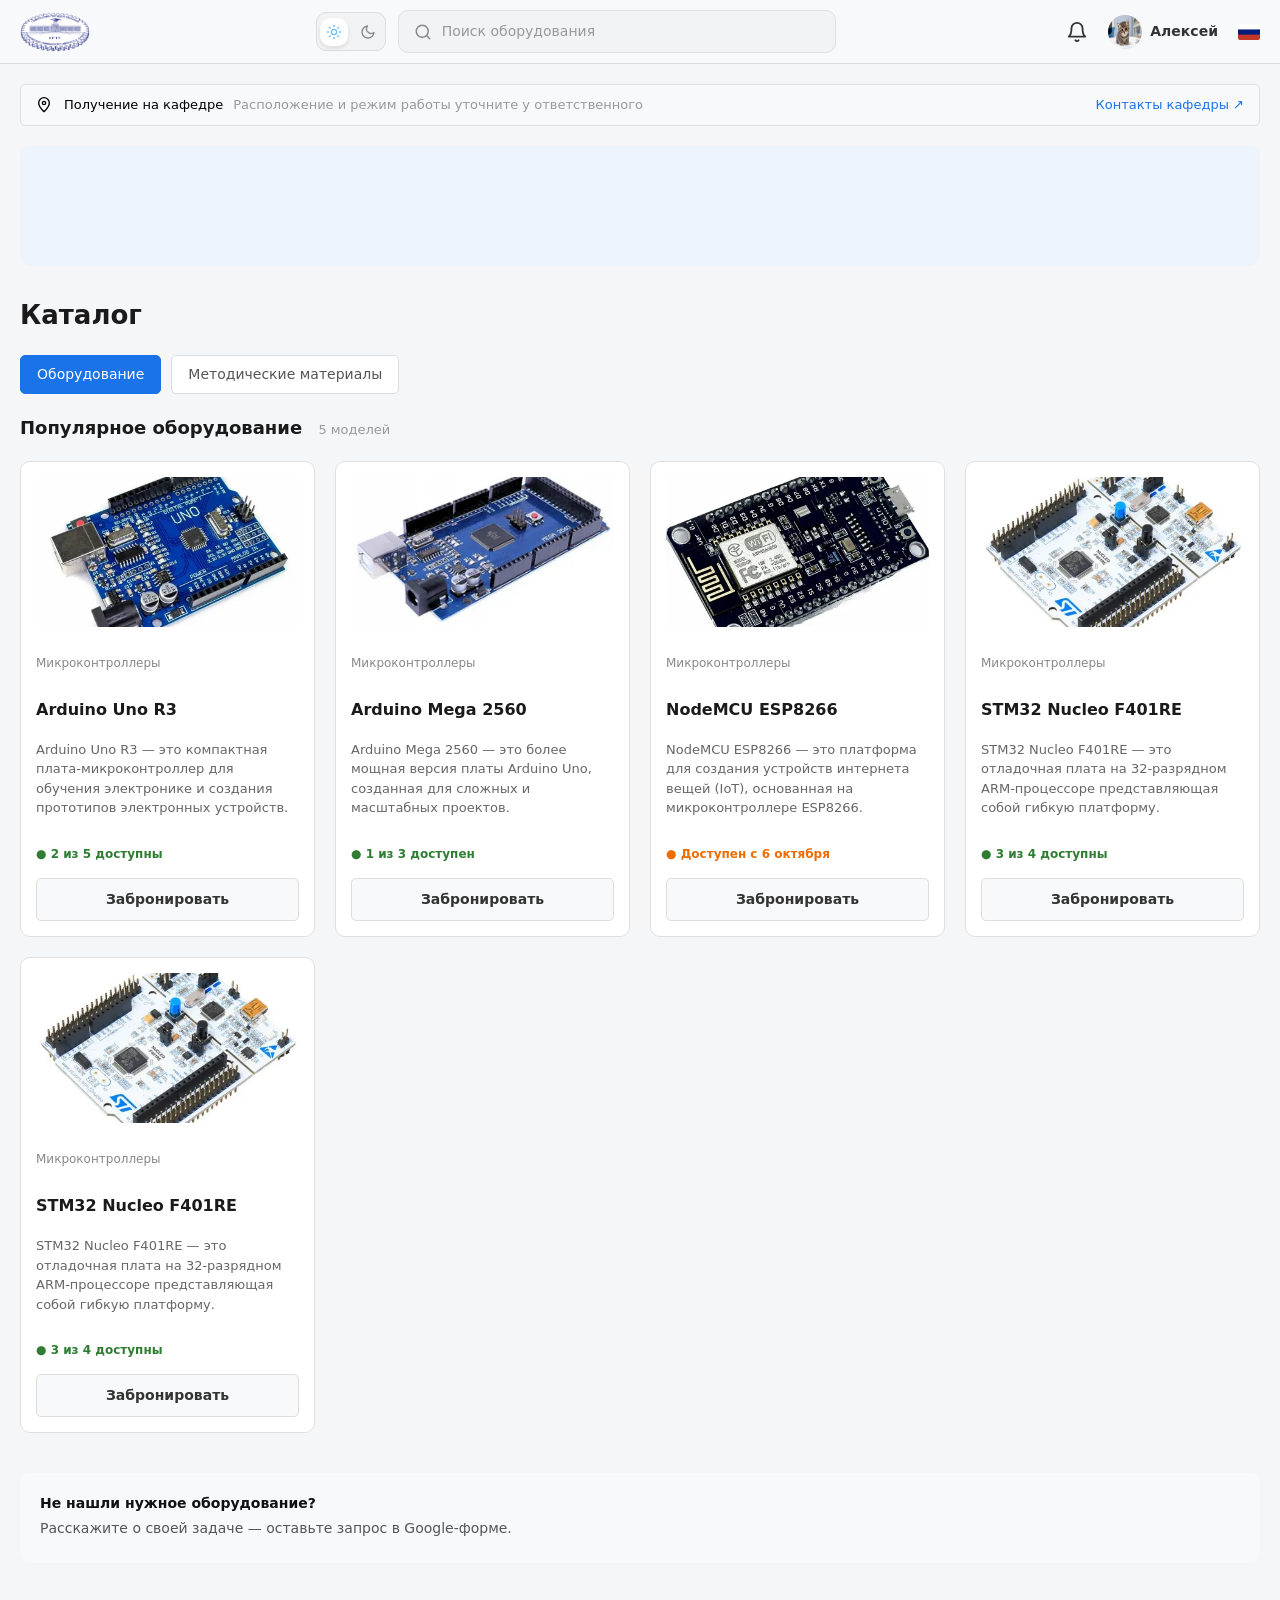
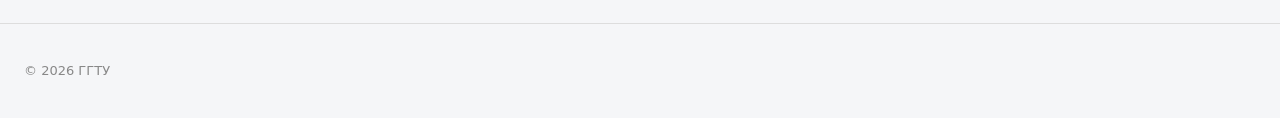
==== commit 16ff8d9f: "Added a tab with manuals" ====
--- a/PROJEKT_FRONT/index.html
+++ b/PROJEKT_FRONT/index.html
@@ -7,143 +7,70 @@
   <link rel="stylesheet" href="css/common.css">
   <link rel="stylesheet" href="css/style.css">
   <link rel="stylesheet" href="css/modal.css">
-  <script src="js/script.js" defer></script>
+  <script type="module" src="js/script.js"></script>
   <script type="module" src="js/modal-loader.js"></script>
 </head>
 <body>
 
-<!-- HEADER -->
 <header class="header">
   <div class="header-container">
-    <div class="icon">
-      <img src="image/logo.png">
-    </div>
-      
+    <div class="icon"><img src="image/logo.png"></div>
     <div class="header-controls">
-      <!-- переключатель темы -->
       <div class="theme-switch" id="themeToggle">
-
-        <!-- SVG-иконка "Солнце" -->
-        <svg class="icon sun" viewBox="0 0 24 24" fill="none" stroke="currentColor" stroke-width="2" stroke-linecap="round" stroke-linejoin="round">
-          <circle cx="12" cy="12" r="4"></circle>
-          <path d="M12 2v2"></path>
-          <path d="M12 20v2"></path>
-          <path d="M4.93 4.93l1.41 1.41"></path>
-          <path d="M17.66 17.66l1.41 1.41"></path>
-          <path d="M2 12h2"></path>
-          <path d="M20 12h2"></path>
-          <path d="M6.34 17.66l-1.41 1.41"></path>
-          <path d="M19.07 4.93l-1.41 1.41"></path>
-        </svg>
-    
-        <!-- SVG-иконка "Луна" -->
-        <svg class="icon moon" viewBox="0 0 24 24" fill="none" stroke="currentColor" stroke-width="2" stroke-linecap="round" stroke-linejoin="round">
-          <path d="M21 12.79A9 9 0 1 1 11.21 3 7 7 0 0 0 21 12.79z"></path>
-        </svg>
-    
-        <!-- бегунок -->
+        <svg class="icon sun" viewBox="0 0 24 24" fill="none" stroke="currentColor" stroke-width="2" stroke-linecap="round" stroke-linejoin="round"><circle cx="12" cy="12" r="4"></circle><path d="M12 2v2"></path><path d="M12 20v2"></path><path d="M4.93 4.93l1.41 1.41"></path><path d="M17.66 17.66l1.41 1.41"></path><path d="M2 12h2"></path><path d="M20 12h2"></path><path d="M6.34 17.66l-1.41 1.41"></path><path d="M19.07 4.93l-1.41 1.41"></path></svg>
+        <svg class="icon moon" viewBox="0 0 24 24" fill="none" stroke="currentColor" stroke-width="2" stroke-linecap="round" stroke-linejoin="round"><path d="M21 12.79A9 9 0 1 1 11.21 3 7 7 0 0 0 21 12.79z"></path></svg>
         <div class="slider"></div>
       </div>
-    
-      <!-- строка поиска -->
       <div class="search-box">
-        <!-- SVG-иконка "Лупа" -->
-        <svg class="search-icon" viewBox="0 0 24 24" fill="none" stroke="currentColor" stroke-width="2" stroke-linecap="round" stroke-linejoin="round">
-          <circle cx="11" cy="11" r="8"></circle>
-          <path d="m21 21-4.3-4.3"></path>
-        </svg>
-      
-        <!-- поле ввода -->
+        <svg class="search-icon" viewBox="0 0 24 24" fill="none" stroke="currentColor" stroke-width="2" stroke-linecap="round" stroke-linejoin="round"><circle cx="11" cy="11" r="8"></circle><path d="m21 21-4.3-4.3"></path></svg>
         <input type="text" data-i18n-placeholder="search_placeholder" placeholder="Поиск оборудования">
       </div>
     </div>
-
-    <!-- уведомления, профиль, флаг -->
     <div class="header-right">
-      <!-- кнопка с колокольчиком -->
       <button class="bell-btn">
-      <svg viewBox="0 0 24 24" fill="none" stroke="currentColor" stroke-width="2" stroke-linecap="round" stroke-linejoin="round">
-      <path d="M18 8A6 6 0 0 0 6 8c0 7-3 9-3 9h18s-3-2-3-9"></path>
-      <path d="M13.73 21a2 2 0 0 1-3.46 0"></path>
-      </svg>
+        <svg viewBox="0 0 24 24" fill="none" stroke="currentColor" stroke-width="2" stroke-linecap="round" stroke-linejoin="round"><path d="M18 8A6 6 0 0 0 6 8c0 7-3 9-3 9h18s-3-2-3-9"></path><path d="M13.73 21a2 2 0 0 1-3.46 0"></path></svg>
       </button>
-      <!-- личный кабинет -->
       <a href="profile.html" class="profile">
         <img src="image/profile_photo.jpg" class="avatar-large" alt="Фото профиля">
         <span class="avatar-large-fallback">AC</span>
         <span class="profile-name" data-i18n="profile_name">Алексей</span>
       </a>
-      <!-- смена языка-->
-      <!-- Смена языка (выпадающее меню) -->
       <div class="language-dropdown" id="languageDropdown">
-        
-        <!-- Кнопка с текущим выбранным языком -->
         <button class="lang-btn" id="currentLangBtn" aria-haspopup="true" aria-expanded="false">
           <img src="image/flags/ru.png" alt="RU" class="flag" id="currentFlagImg">
         </button>
-
-        <!-- Выпадающий список с языками -->
         <ul class="lang-menu" id="langMenu">
-          <li>
-            <button class="lang-option" data-lang="ru">
-              <img src="image/flags/ru.png" alt="RU" class="flag">
-              <span>Русский</span>
-            </button>
-          </li>
-          <li>
-            <button class="lang-option" data-lang="en">
-              <img src="image/flags/eng.png" alt="EN" class="flag">
-              <span>English</span>
-            </button>
-          </li>
-          <li>
-            <button class="lang-option" data-lang="be">
-              <img src="image/flags/by.png" alt="BY" class="flag">
-              <span>Беларуская</span>
-            </button>
-          </li>
-          <li>
-            <button class="lang-option" data-lang="fr">
-              <img src="image/flags/fr.png" alt="FR" class="flag">
-              <span>Français</span>
-            </button>
-          </li>
+          <li><button class="lang-option" data-lang="ru"><img src="image/flags/ru.png" alt="RU" class="flag"><span>Русский</span></button></li>
+          <li><button class="lang-option" data-lang="en"><img src="image/flags/eng.png" alt="EN" class="flag"><span>English</span></button></li>
+          <li><button class="lang-option" data-lang="be"><img src="image/flags/by.png" alt="BY" class="flag"><span>Беларуская</span></button></li>
+          <li><button class="lang-option" data-lang="fr"><img src="image/flags/fr.png" alt="FR" class="flag"><span>Français</span></button></li>
         </ul>
       </div>
     </div>
   </div>
 </header>
 
-  <!-- MAIN -->
-  <main class="container">
+<main class="container">
+  <div class="location-bar">
+    <svg class="location-icon" viewBox="0 0 24 24" fill="none" stroke="currentColor" stroke-width="2" stroke-linecap="round" stroke-linejoin="round"><path d="M12 22s-8-7.5-8-13a8 8 0 0 1 16 0c0 5.5-8 13-8 13z"></path><circle cx="12" cy="9" r="2.5"></circle></svg>
+    <span data-i18n="location_title">Получение на кафедре</span>
+    <span class="location-text" data-i18n="location_desc">Расположение и режим работы уточните у ответственного</span>
+    <a href="#" class="link-right" data-i18n="location_link">Контакты кафедры ↗</a>
+  </div>
+
+  <div class="banner"></div>
+
+  <h2 data-i18n="catalog_title">Каталог</h2>
+
+  <!-- Вкладки -->
+  <div class="tabs">
+    <button class="tab active" id="btn-equipment" data-i18n="tab_equipment">Оборудование</button>
+    <button class="tab" id="btn-materials" data-i18n="tab_materials">Методические материалы</button>
+  </div>
+
+  <!-- ================= СЕКЦИЯ ОБОРУДОВАНИЯ ================= -->
+  <div id="section-equipment" class="tab-content active">
     
-    <!-- блок с местоположением кафедры -->
-    <div class="location-bar">
-      <!-- иконка местоположения -->
-      <svg class="location-icon" viewBox="0 0 24 24" fill="none" stroke="currentColor" stroke-width="2" stroke-linecap="round" stroke-linejoin="round">
-        <path d="M12 22s-8-7.5-8-13a8 8 0 0 1 16 0c0 5.5-8 13-8 13z"></path>
-        <circle cx="12" cy="9" r="2.5"></circle>
-      </svg>
-      <span data-i18n="location_title">Получение на кафедре</span>
-      <!-- уточняющий текст -->
-      <span class="location-text" data-i18n="location_desc">Расположение и режим работы уточните у ответственного</span>
-      <!-- ссылка на контакты кафедры -->
-      <a href="#" class="link-right" data-i18n="location_link">Контакты кафедры ↗</a>
-
-    </div>
-
-    <!-- баннер -->
-    <div class="banner"></div>
-
-    <!-- заголовок каталога (было дважды вложенный <h2> — исправлено) -->
-    <h2 data-i18n="catalog_title">Каталог</h2>
-
-    <!-- Оборудование / Методические материалы -->
-    <div class="tabs">
-      <button class="tab" id="btn-equipment" data-i18n="tab_equipment">Оборудование</button>
-      <button class="tab" data-i18n="tab_materials">Методические материалы</button>
-    </div>
-
     <!-- кнопки-фильтры -->
     <div class="filters hidden-filters" id="filters-panel">
       <button data-i18n="filter_peripherals">Периферия и датчики</button>
@@ -153,37 +80,50 @@
       <button data-i18n="filter_network">Сетевое оборудование</button>
     </div>
 
-    <!-- популярное оборудование -->
     <div class="popular-header">
-      <!-- заголовок с количеством моделей -->
       <h3>
         <span data-i18n="popular_title">Популярное оборудование</span> 
-        <span class="count" data-i18n="popular_count">5 моделей</span></h3>
-      <!-- Ссылка "Весь каталог" -->
+        <span class="count" data-i18n="popular_count">5 моделей</span>
+      </h3>
     </div>
 
-    <!-- сетка карточек товаров -->
-    <div class="cards-grid" id="cards-container">
-      
-      
+    <div class="cards-grid" id="cards-container"></div>
 
-    </div>
-
-    <!-- блок с гугл-формой -->
     <div class="request-form">
       <div class="form-text">
         <p><strong data-i18n="request_title">Не нашли нужное оборудование?</strong></p>
         <p data-i18n="request_desc">Расскажите о своей задаче — оставьте запрос в форме. она обязательно появится. однажды...</p>
       </div>
     </div>
+  </div>
 
-  </main>
+  <!-- ================= СЕКЦИЯ МЕТОДИЧЕК ================= -->
+  <div id="section-materials" class="tab-content">
+    
+    <div class="filters hidden-filters" id="method-filters">
+      <button>Все материалы</button>
+      <button>Мат. анализ</button>
+      <button>ОАИП</button>
+      <button>Дискретная математика</button>
+      <button>Теория вероятности</button>
+    </div>
 
-  <!-- FOOTER -->
-  <footer class="footer">
+    <div class="popular-header">
+      <h3>Методические материалы <span class="count">6 изданий</span></h3> <!-- Поменял на 6, так как их теперь 6 -->
+      <a href="#" style="color: #1a73e8; font-size: 13px; text-decoration: none;">По названию ↓</a>
+    </div>
+
+    <!-- Вот сюда JS сам вставит карточки -->
+    <div class="cards-grid"></div>
+
+  </div>
+
+</main>
+
+<footer class="footer">
   <p data-i18n="footer_text">&#169; 2026 ГГТУ</p>
-  </footer>
+</footer>
 
-  <div id="modal-root"></div>
+<div id="modal-root"></div>
 </body>
 </html>
--- a/PROJEKT_FRONT/css/style.css
+++ b/PROJEKT_FRONT/css/style.css
@@ -83,29 +83,42 @@
 .tabs {
   display: flex;
   gap: 10px;
-  margin-bottom: 20px;
-}
+  margin-bottom: 20px; /* Единый отступ для всех секций */
+}
+
 .tab {
   padding: 8px 16px;
-  border: 1px solid #1a73e8;
+  border: 1px solid #ddd;
+  background-color: #fff;
+  color: #555;
+  border-radius: 5px;
+  cursor: pointer;
+  font-size: 14px;
+}
+
+.tab.active {
   background-color: #1a73e8;
   color: #fff;
-  border-radius: 5px;
-  cursor: pointer;
-  font-size: 14px;
-}
-.tab:not(:first-child) {
-  background-color: #fff;
-  color: #555;
-  border-color: #ddd;
-}
-
+  border-color: #1a73e8;
+}
+
+/* Управление видимостью секций */
+.tab-content {
+  display: none;
+}
+
+.tab-content.active {
+  display: block;
+}
+
+/* Фильтры */
 .filters {
   display: flex;
   flex-wrap: wrap;
   gap: 10px;
   margin-bottom: 30px;
 }
+
 .filters button {
   padding: 8px 15px;
   border: 1px solid #ddd;
@@ -115,6 +128,7 @@
   font-size: 13px;
   color: #555;
 }
+
 .filters button:hover { background: #f5f6f8; }
 
 .hidden-filters { display: none !important; }
@@ -219,7 +233,8 @@
 body.dark-theme .step-text { color: #e0e0e0; }
 body.dark-theme .link-right,
 body.dark-theme .banner-link { color: #74c0fc; }
-body.dark-theme .tab:not(:first-child) { background: #1e1e1e; border-color: #333; color: #c9c9c9; }
+body.dark-theme .tab { background: #1e1e1e; border-color: #333; color: #c9c9c9; }
+body.dark-theme .tab.active { background: #1a73e8; border-color: #1a73e8; color: #fff; }
 body.dark-theme .filters button,
 body.dark-theme .book-btn { background: #1e1e1e; border-color: #333; color: #c9c9c9; }
 body.dark-theme .filters button:hover,
--- a/PROJEKT_FRONT/css/modal.css
+++ b/PROJEKT_FRONT/css/modal.css
@@ -1,24 +1,23 @@
-/* Модалка изолирована: не трогает body/h1/h2 глобально */
-
+/* Основное окно с описанием оборудования */
 .modal-w {
-  width: 820px;
-  max-width: calc(100vw - 32px);
-  max-height: calc(100vh - 32px);
-  padding: 20px;
-  border: 1px solid #d5d9df;
-  border-radius: 16px;
+  width: min(732px, calc(100vw - 32px));
+  max-height: min(1000px, calc(100dvh - 24px));
+  padding: 22px;
+  border: 1px solid #e0e3e8;
+  border-radius: 13px;
   overflow: auto;
   color: #303943;
+  font: 13px Arial, sans-serif;
   background: #fff;
-  box-shadow: 0 8px 28px rgba(30,42,60,.14);
+  box-shadow: 0 12px 36px rgba(24, 38, 57, 0.18);
   margin: auto;
-  font: 13px Arial, sans-serif;
-}
-.modal-w *,
-.modal-w *::before,
-.modal-w *::after { box-sizing: border-box; }
-
-.modal-w button { font: inherit; cursor: pointer; }
+}
+
+/* Кнопки только внутри модалки */
+.modal-w button {
+  font: inherit;
+  cursor: pointer;
+}
 
 .modal-w header {
   position: relative;
@@ -27,164 +26,582 @@
 
 .modal-w .breadcrumb {
   color: #818b98;
-  font-size: 10px;
+  font-size: 9px;
+  line-height: 1.4;
 }
 
 .modal-w h1 {
-  margin: 7px 0 0;
+  margin: 6px 0 0;
   font-size: 22px;
+  line-height: 1.25;
   font-weight: 500;
 }
 
 .modal-w h2 {
-  margin: 16px 0 8px;
-  font-size: 15px;
+  margin: 14px 0 7px;
+  font-size: 13px;
+  line-height: 1.35;
   font-weight: 600;
 }
 
 .modal-w .close {
   position: absolute;
-  top: 8px; right: 8px;
-  width: 28px; height: 28px;
-  border: 1px solid #d9dde3;
-  border-radius: 4px;
-  color: #555f6c;
-  background: #f5f6f7;
-  font-size: 20px;
+  top: 0;
+  right: 0;
+  width: 24px;
+  height: 24px;
+  padding: 0;
+  border: 0;
+  border-radius: 5px;
+  color: #657080;
+  background: #f4f6f8;
+  font-size: 18px;
+  line-height: 1;
+}
+
+.modal-w .close:hover {
+  background: #e9edf2;
 }
 
 .modal-w .cols {
   display: grid;
-  grid-template-columns: 1fr 1fr;
-  gap: 22px;
-  margin-top: 18px;
-}
-
+  grid-template-columns: minmax(0, 0.95fr) minmax(0, 1fr);
+  gap: 20px;
+  margin-top: 17px;
+}
+
+.modal-w .cols > * {
+  min-width: 0;
+}
+
+/* Просмотрщик фото */
 .modal-w .viewer {
   position: relative;
-  height: 195px;
+  height: 172px;
   overflow: hidden;
   border: 1px solid #e0e3e7;
+  border-radius: 9px;
   background: #f0f1f2;
 }
+
 .modal-w .viewer img {
   display: block;
-  width: 100%; height: 100%;
+  width: 100%;
+  height: 100%;
   object-fit: contain;
 }
 
 .modal-w .arrow {
   position: absolute;
   top: 50%;
-  width: 26px; height: 28px;
+  width: 24px;
+  height: 26px;
   padding: 0;
   transform: translateY(-50%);
-  border: 1px solid #d3d7dc;
-  border-radius: 4px;
-  color: #555f6c;
+  border: 1px solid #e0e3e8;
+  border-radius: 6px;
+  color: #596575;
   background: #fff;
-  font-size: 22px;
-}
+  font-size: 20px;
+  line-height: 1;
+}
+
 .modal-w .prev { left: 8px; }
 .modal-w .next { right: 8px; }
 
 .modal-w .dots {
   position: absolute;
-  bottom: 8px; left: 50%;
-  display: flex;
-  gap: 5px;
+  bottom: 7px;
+  left: 50%;
+  display: flex;
+  align-items: center;
+  justify-content: center;
+  gap: 6px;
   transform: translateX(-50%);
 }
+
 .modal-w .dot {
-  width: 7px; height: 7px;
+  width: 8px;
+  height: 8px;
   padding: 0;
-  border: 1px solid #9da8b5;
+  border: 0;
   border-radius: 50%;
   background: #c5ccd5;
 }
 
+.modal-w .dot.active {
+  background: #3564bd;
+  border-color: #3564bd;
+}
+
+/* Таблицы экземпляров и характеристик */
 .modal-w .equipment,
 .modal-w .specs {
   width: 100%;
-  margin-top: 8px;
+  margin-top: 7px;
   border-collapse: collapse;
-  font-size: 11px;
-}
+  font-size: 10px;
+  line-height: 1.35;
+}
+
 .modal-w .equipment th,
 .modal-w .equipment td,
 .modal-w .specs th,
 .modal-w .specs td {
   padding: 7px 6px;
-  border: 1px solid #dfe3e8;
+  border: 0;
+  border-bottom: 1px solid #e2e5e9;
   text-align: left;
-  vertical-align: top;
-}
+  vertical-align: middle;
+}
+
 .modal-w .equipment th {
-  color: #697483;
-  background: #f3f5f7;
-  font-weight: 500;
-}
-.modal-w .equipment tr.selected { background: #eaf1fb; }
-.modal-w .equipment td:first-child { font-weight: 600; }
-
+  padding-top: 6px;
+  padding-bottom: 6px;
+  color: #77818e;
+  background: #f6f7f9;
+  font-size: 9px;
+  font-weight: 400;
+}
+
+.modal-w .equipment tr.selected {
+  background: #eaf1fb;
+}
+
+.modal-w .equipment td:first-child {
+  font-weight: 600;
+  white-space: nowrap;
+}
+
+/* Статусы */
 .modal-w .status {
   display: inline-block;
-  padding: 3px 5px;
-  border-radius: 3px;
-  font-size: 10px;
-}
+  padding: 3px 6px;
+  border-radius: 20px;
+  font-size: 9px;
+  font-weight: 400;
+  line-height: 1.2;
+  white-space: nowrap;
+}
+
 .modal-w .hand,
-.modal-w .repair { color: #9d5555; background: #f8eaea; }
-.modal-w .free   { color: #39765f; background: #e8f3ed; }
-.modal-w .booked { color: #907333; background: #faf2dc; }
-
+.modal-w .repair {
+  color: #a05b5b;
+  background: #f8eaea;
+}
+
+.modal-w .free {
+  color: #39765f;
+  background: #e8f3ed;
+}
+
+.modal-w .booked {
+  color: #907333;
+  background: #faf2dc;
+}
+
+/* Кнопка выбора экземпляра */
 .modal-w .choose {
+  padding: 2px 0;
+  border: 0;
   color: #3564bd;
   background: transparent;
-  font-size: 11px;
-  padding: 2px 4px;
+  font-size: 10px;
+  white-space: nowrap;
+}
+
+.modal-w .choose:hover {
+  color: #244f9b;
+  text-decoration: underline;
+}
+
+.modal-w .choose.current {
+  color: #244f9b;
+}
+
+/* Описание и характеристики */
+.modal-w .desc {
+  margin: 4px 0 13px;
+  color: #687483;
+  font-size: 11px;
+  line-height: 1.4;
+}
+
+.modal-w .specs th {
+  width: 25%;
+  color: #77818e;
+  font-weight: 400;
+  white-space: nowrap;
+}
+
+.modal-w .specs td {
+  padding-left: 8px;
+  color: #414b57;
+}
+
+.modal-w .warning {
+  margin-top: 13px;
+  padding: 9px 10px;
   border: 0;
-}
-.modal-w .choose.current { color: #244f9b; }
-
-.modal-w .desc {
-  margin: 4px 0 15px;
-  color: #687483;
+  border-radius: 7px;
+  background: #fff6df;
+  color: #806f43;
+  font-size: 10px;
   line-height: 1.45;
 }
 
-.modal-w .specs th { width: 29%; color: #727d8a; font-weight: 400; }
-.modal-w .specs td { color: #414b57; }
-
-.modal-w .warning {
-  margin-top: 14px;
-  padding: 10px;
-  border: 1px solid #eadba8;
-  background: #fff8e5;
-  color: #806f43;
-  font-size: 11px;
-  line-height: 1.45;
-}
-.modal-w .warning b { display: block; margin-bottom: 4px; }
+.modal-w .warning b {
+  display: block;
+  margin-bottom: 4px;
+  font-size: 10px;
+}
 
 .modal-w .picked {
-  margin: 12px 0 8px;
+  margin: 11px 0 7px;
   color: #727d8a;
-  font-size: 11px;
+  font-size: 10px;
 }
 
 .modal-w .book {
+  display: block;
+  width: 100%;
+  min-height: 31px;
+  padding: 7px 10px;
   border: 1px solid #3564bd;
-  border-radius: 4px;
-  width: 100%;
-  min-height: 35px;
-  padding: 7px 10px;
+  border-radius: 5px;
   color: #fff;
   background: #3564bd;
-}
-.modal-w .book:hover { background: #2a52a0; }
-
-.modal-w .msg { color: #727d8a; margin: 8px 0 0; font-size: 11px; }
+  font-size: 11px;
+}
+
+.modal-w .book:hover {
+  background: #2d59aa;
+}
+
+.modal-w .msg {
+  margin: 8px 0 0;
+  color: #727d8a;
+  font-size: 10px;
+}
+
+/* Окно бронирования */
+.modal-w.booking-modal {
+  width: min(480px, calc(100vw - 32px));
+  max-height: calc(100dvh - 24px);
+}
+
+.modal-w .subtitle {
+  margin: 4px 0 0;
+  color: #818b98;
+  font-size: 12px;
+  font-weight: 400;
+}
+
+.modal-w .booking-item-info {
+  display: flex;
+  align-items: center;
+  gap: 12px;
+  margin: 16px 0;
+  padding: 12px;
+  border-radius: 8px;
+  background: #f8f9fa;
+}
+
+.modal-w .booking-img {
+  width: 48px;
+  height: 48px;
+  border-radius: 4px;
+  object-fit: cover;
+}
+
+.modal-w .info-text h2 {
+  margin: 0 0 4px;
+  font-size: 14px;
+}
+
+.modal-w .info-text p {
+  margin: 0;
+  color: #727d8a;
+  font-size: 11px;
+}
+
+.modal-w .booking-item-info .status {
+  margin-left: auto;
+}
+
+/* Поля для дат */
+.modal-w .date-inputs {
+  display: flex;
+  gap: 12px;
+  margin-bottom: 16px;
+}
+
+.modal-w .date-inputs label {
+  display: flex;
+  flex: 1;
+  flex-direction: column;
+  gap: 6px;
+  font-size: 11px;
+  font-weight: 600;
+}
+
+.modal-w .date-inputs input {
+  min-width: 0;
+  padding: 8px;
+  border: 1px solid #d5d9df;
+  border-radius: 6px;
+  outline: none;
+  font: inherit;
+  color: inherit;
+  background: #fff;
+}
+
+.modal-w .date-inputs input:focus {
+  border-color: #3564bd;
+}
+
+/* Календарь */
+.modal-w .calendar-wrapper {
+  margin-bottom: 12px;
+  padding: 12px;
+  border: 1px solid #dfe3e8;
+  border-radius: 8px;
+}
+
+.modal-w .calendar-header {
+  position: relative;
+  height: 24px;
+  margin-bottom: 12px;
+  font-size: 13px;
+  font-weight: 600;
+  text-align: center;
+}
+
+.modal-w .cal-arrow {
+  position: absolute;
+  top: 0;
+  padding: 0;
+  border: 0;
+  color: #3564bd;
+  background: transparent;
+  font-size: 18px;
+}
+
+.modal-w #cal-prev { left: 0; }
+.modal-w #cal-next { right: 0; }
+
+.modal-w .cal-arrow:hover {
+  color: #244f9b;
+}
+
+.modal-w .calendar-grid {
+  display: grid;
+  grid-template-columns: repeat(7, minmax(0, 1fr));
+  grid-auto-rows: 32px;
+  min-height: 216px;
+  gap: 4px;
+  align-content: start;
+  text-align: center;
+}
+
+.modal-w .day-name {
+  padding-bottom: 8px;
+  color: #818b98;
+  font-size: 10px;
+}
+
+.modal-w .cal-day {
+  padding: 8px 0;
+  border: 0;
+  border-radius: 4px;
+  background: transparent;
+  font-size: 12px;
+}
+
+.modal-w .cal-day:hover:not(.selected) {
+  background: #f0f1f2;
+}
+
+.modal-w .cal-day.selected {
+  color: #fff;
+  background: #3564bd;
+}
+
+.modal-w .cal-day.in-range {
+  background: #eaf1fb;
+}
+
+/* Итог по датам */
+.modal-w .date-summary {
+  display: flex;
+  justify-content: space-between;
+  margin-bottom: 16px;
+  color: #3564bd;
+  font-size: 11px;
+  font-weight: 600;
+}
+
+.modal-w .available-text {
+  color: #818b98;
+  font-weight: 400;
+}
+
+.modal-w .info-box {
+  margin-bottom: 16px;
+  padding: 10px;
+  border-radius: 6px;
+  color: #55677d;
+  background: #f4f7fb;
+  font-size: 11px;
+}
+
+.modal-w .checkbox-label {
+  display: flex;
+  gap: 8px;
+  margin-bottom: 16px;
+  color: #55677d;
+  font-size: 11px;
+  cursor: pointer;
+}
+
+/* Кнопки внизу окна брони */
+.modal-w .booking-actions {
+  display: flex;
+  gap: 12px;
+}
+
+.modal-w .btn-cancel,
+.modal-w .btn-confirm {
+  flex: 1;
+  padding: 10px;
+  border-radius: 6px;
+  font-size: 13px;
+  font-weight: 500;
+}
+
+.modal-w .btn-cancel {
+  border: 1px solid #d5d9df;
+  background: #fff;
+  color: inherit;
+}
+
+.modal-w .btn-confirm {
+  border: 1px solid #3564bd;
+  color: #fff;
+  background: #3564bd;
+}
+
+.modal-w .btn-confirm:disabled {
+  border-color: #a0b5df;
+  background: #a0b5df;
+  cursor: not-allowed;
+}
+
+/* Окно методичек */
+.modal-w.method-modal {
+  width: min(732px, calc(100vw - 32px));
+}
+
+.modal-w .method-content {
+  display: grid;
+  grid-template-columns: 280px 1fr;
+  gap: 30px;
+  margin-top: 20px;
+}
+
+.modal-w .method-left {
+  display: flex;
+  flex-direction: column;
+  gap: 15px;
+}
+
+.modal-w .method-img {
+  width: 100%;
+  border-radius: 6px;
+  box-shadow: 0 4px 12px rgba(0,0,0,0.1);
+  object-fit: contain;
+}
+
+.modal-w .method-right {
+  display: flex;
+  flex-direction: column;
+}
+
+.modal-w .method-right h1 {
+  margin: 0 0 5px 0;
+  font-size: 24px;
+  font-weight: 500;
+}
+
+.modal-w .method-authors {
+  color: #818b98;
+  font-size: 13px;
+  margin: 0 0 20px 0;
+}
+
+.modal-w .method-desc {
+  color: #303943;
+  font-size: 13px;
+  line-height: 1.5;
+  margin-bottom: 20px;
+}
+
+.modal-w .method-specs {
+  margin-bottom: 20px;
+}
+
+/* Блок скачивания */
+.modal-w .download-box {
+  display: flex;
+  align-items: center;
+  background: #f4f7fb;
+  padding: 12px 15px;
+  border-radius: 8px;
+  text-decoration: none;
+  color: #303943;
+  margin-bottom: 15px;
+  transition: background 0.2s;
+}
+
+.modal-w .download-box:hover {
+  background: #e5ecf5;
+}
+
+.modal-w .download-icon {
+  font-size: 20px;
+  margin-right: 15px;
+}
+
+.modal-w .download-text {
+  display: flex;
+  flex-direction: column;
+  flex: 1;
+}
+
+.modal-w .download-text strong {
+  font-size: 13px;
+  color: #3564bd;
+}
+
+.modal-w .download-text span {
+  font-size: 11px;
+  color: #818b98;
+}
+
+.modal-w .download-arrow {
+  color: #3564bd;
+  font-weight: bold;
+}
+
+.modal-w .method-note {
+  font-size: 11px;
+  color: #818b98;
+  margin-bottom: 20px;
+}
+
+.modal-w.method-modal .book {
+  margin-top: 20px;
+}
 
 /* Тёмная тема для модалки */
 body.dark-theme .modal-w {
